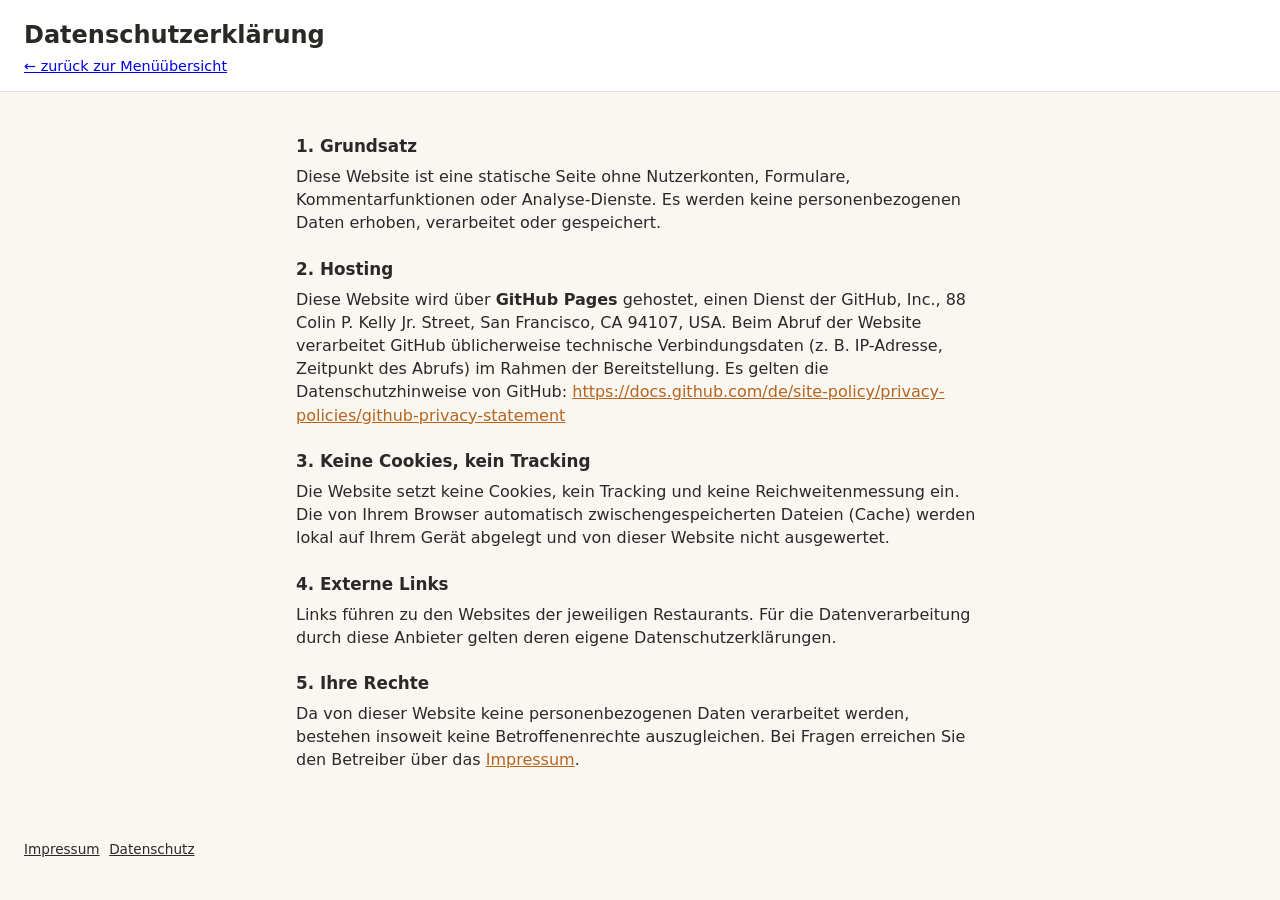
==== web/datenschutz.html @ 3b697a83 "feature: add necessary files for deployment" ====
<!doctype html>
<html lang="de">
  <head>
    <meta charset="utf-8">
    <meta name="viewport" content="width=device-width, initial-scale=1">
    <meta name="color-scheme" content="light">
    <title>Datenschutzerklärung — Mahlzeit</title>
    <link rel="stylesheet" href="style.css">
  </head>
  <body>
    <header class="site-header">
      <h1>Datenschutzerklärung</h1>
      <p class="freshness"><a href="index.html">← zurück zur Menüübersicht</a></p>
    </header>
    <main class="legal">
      <h2>1. Grundsatz</h2>
      <p>
        Diese Website ist eine statische Seite ohne Nutzerkonten, Formulare,
        Kommentarfunktionen oder Analyse-Dienste. Es werden keine
        personenbezogenen Daten erhoben, verarbeitet oder gespeichert.
      </p>

      <h2>2. Hosting</h2>
      <p>
        Diese Website wird über <strong>GitHub Pages</strong> gehostet, einen
        Dienst der GitHub, Inc., 88 Colin P. Kelly Jr. Street, San Francisco,
        CA 94107, USA. Beim Abruf der Website verarbeitet GitHub
        üblicherweise technische Verbindungsdaten (z.&nbsp;B. IP-Adresse,
        Zeitpunkt des Abrufs) im Rahmen der Bereitstellung. Es gelten die
        Datenschutzhinweise von GitHub:
        <a href="https://docs.github.com/de/site-policy/privacy-policies/github-privacy-statement"
           rel="noopener noreferrer">https://docs.github.com/de/site-policy/privacy-policies/github-privacy-statement</a>
      </p>

      <h2>3. Keine Cookies, kein Tracking</h2>
      <p>
        Die Website setzt keine Cookies, kein Tracking und keine
        Reichweitenmessung ein. Die von Ihrem Browser automatisch
        zwischengespeicherten Dateien (Cache) werden lokal auf Ihrem Gerät
        abgelegt und von dieser Website nicht ausgewertet.
      </p>

      <h2>4. Externe Links</h2>
      <p>
        Links führen zu den Websites der jeweiligen Restaurants. Für die
        Datenverarbeitung durch diese Anbieter gelten deren eigene
        Datenschutzerklärungen.
      </p>

      <h2>5. Ihre Rechte</h2>
      <p>
        Da von dieser Website keine personenbezogenen Daten verarbeitet werden,
        bestehen insoweit keine Betroffenenrechte auszugleichen. Bei Fragen
        erreichen Sie den Betreiber über das <a href="impressum.html">Impressum</a>.
      </p>
    </main>
    <footer class="site-footer">
      <nav class="footer-links" aria-label="Rechtliches">
        <a href="impressum.html">Impressum</a>
        <a href="datenschutz.html">Datenschutz</a>
      </nav>
    </footer>
  </body>
</html>
---- web/style.css ----
:root {
  --bg: #faf7f2;
  --fg: #2b2926;
  --muted: #76736b;
  --accent: #b5651d;
  --accent-soft: #f3e3d3;
  --today-bg: #fdf6e3;
  --today-border: #ecd9a8;
  --card: #ffffff;
  --border: #e3ded5;
  --danger-bg: #fdecea;
  --danger-fg: #8a1f1f;
  --danger-border: #f3c1bc;
  --vegan-bg: #e4f3e0;
  --vegan-fg: #2e6b28;
  --expired: #a09c94;
}

* {
  box-sizing: border-box;
}

body {
  margin: 0;
  font-family: system-ui, -apple-system, "Segoe UI", Roboto, "Helvetica Neue", sans-serif;
  background: var(--bg);
  color: var(--fg);
  line-height: 1.45;
}

.site-header {
  position: sticky;
  top: 0;
  z-index: 10;
  padding: 1.1rem 1.5rem 0.9rem;
  border-bottom: 1px solid var(--border);
  background: var(--card);
}

.site-header h1 {
  margin: 0 0 0.2rem;
  font-size: 1.5rem;
}

.freshness {
  margin: 0;
  color: var(--muted);
  font-size: 0.9rem;
}

.stale {
  margin: 0.6rem 0 0.2rem;
  padding: 0.6rem 0.8rem;
  border: 1px solid var(--danger-border);
  border-radius: 0.5rem;
  background: var(--danger-bg);
  color: var(--danger-fg);
}

.hidden {
  display: none;
}

.controls {
  margin: 0.6rem 0 0;
}

.filter {
  display: inline-flex;
  align-items: center;
  gap: 0.4rem;
  cursor: pointer;
  user-select: none;
}

.filter input {
  accent-color: var(--accent);
  width: 1.1rem;
  height: 1.1rem;
}

.week-nav {
  display: flex;
  flex-wrap: wrap;
  align-items: center;
  gap: 0.4rem;
  margin-top: 0.6rem;
}

.week-nav button {
  font: inherit;
  padding: 0.35rem 0.75rem;
  border: 1px solid var(--border);
  border-radius: 999px;
  background: var(--card);
  color: var(--fg);
  cursor: pointer;
}

.week-nav button:hover {
  border-color: var(--accent);
}

.week-nav button.active {
  background: var(--accent);
  border-color: var(--accent);
  color: #fff;
}

.week-nav button.expired:not(.active) {
  color: var(--expired);
}

.week-nav button.today-btn {
  border-style: dashed;
}

.columns {
  display: grid;
  grid-template-columns: repeat(auto-fit, minmax(min(320px, 100%), 1fr));
  gap: 1rem;
  padding: 1.25rem 1.5rem;
  align-items: start;
}

.restaurant {
  background: var(--card);
  border: 1px solid var(--border);
  border-radius: 0.75rem;
  padding: 1rem 1rem 0.4rem;
}

.restaurant.expired {
  opacity: 0.62;
}

.restaurant-name {
  margin: 0 0 0.2rem;
  font-size: 1.1rem;
}

.restaurant-name a {
  color: var(--fg);
  text-decoration: none;
}

.restaurant-name a:hover {
  text-decoration: underline;
}

.restaurant-meta {
  display: flex;
  flex-wrap: wrap;
  gap: 0.5rem;
  margin: 0 0 0.5rem;
  color: var(--muted);
  font-size: 0.85rem;
}

.restaurant-meta .expired-note {
  color: var(--danger-fg);
}

.day {
  padding: 0.6rem 0;
  border-top: 1px solid var(--border);
}

.day:first-of-type {
  border-top: none;
}

.day.today {
  margin: 0.2rem 0 0.4rem;
  padding: 0.6rem;
  border: 1px solid var(--today-border);
  border-radius: 0.5rem;
  background: var(--today-bg);
}

.day-head {
  display: flex;
  justify-content: space-between;
  align-items: baseline;
}

.weekday {
  font-weight: 600;
}

.date {
  color: var(--muted);
  font-size: 0.85rem;
}

.meals {
  list-style: none;
  margin: 0.3rem 0 0;
  padding: 0;
}

.meal {
  padding: 0.3rem 0;
}

.meal + .meal {
  border-top: 1px dashed var(--border);
}

.meal-name {
  display: block;
}

.meal-tags {
  margin-left: 0.3rem;
}

.badge {
  display: inline-block;
  margin-left: 0.2rem;
  padding: 0.08rem 0.4rem;
  border-radius: 999px;
  font-size: 0.68rem;
  font-weight: 600;
  text-transform: uppercase;
  letter-spacing: 0.04em;
}

.badge.vegan {
  background: var(--vegan-bg);
  color: var(--vegan-fg);
}

.badge.sonderessen {
  background: var(--danger-bg);
  color: var(--danger-fg);
}

.meal-price {
  display: block;
  margin-top: 0.1rem;
  font-size: 0.85rem;
}

.meal-allergens {
  display: block;
  color: var(--muted);
  font-size: 0.75rem;
}

.meal-none {
  color: var(--muted);
  font-style: italic;
}

.empty-state,
.error-state {
  margin: 0;
  padding: 2rem 1.5rem;
  color: var(--muted);
}

.legal {
  max-width: 46rem;
  margin: 0 auto;
  padding: 1.25rem 1.5rem 2rem;
}

.legal h2 {
  margin: 1.4rem 0 0.4rem;
  font-size: 1.05rem;
}

.legal p {
  margin: 0.3rem 0 0.8rem;
}

.legal a {
  color: var(--accent);
}

.site-footer {
  padding: 1rem 1.5rem 2rem;
  color: var(--muted);
  font-size: 0.85rem;
}

.footer-links {
  display: flex;
  flex-wrap: wrap;
  gap: 0.6rem;
  margin-top: 0.5rem;
}

.footer-links a {
  color: var(--fg);
}

@media (max-width: 640px) {
  .site-header {
    position: static;
    padding: 1rem 1rem 0.8rem;
  }

  .columns {
    padding: 1rem;
  }
}
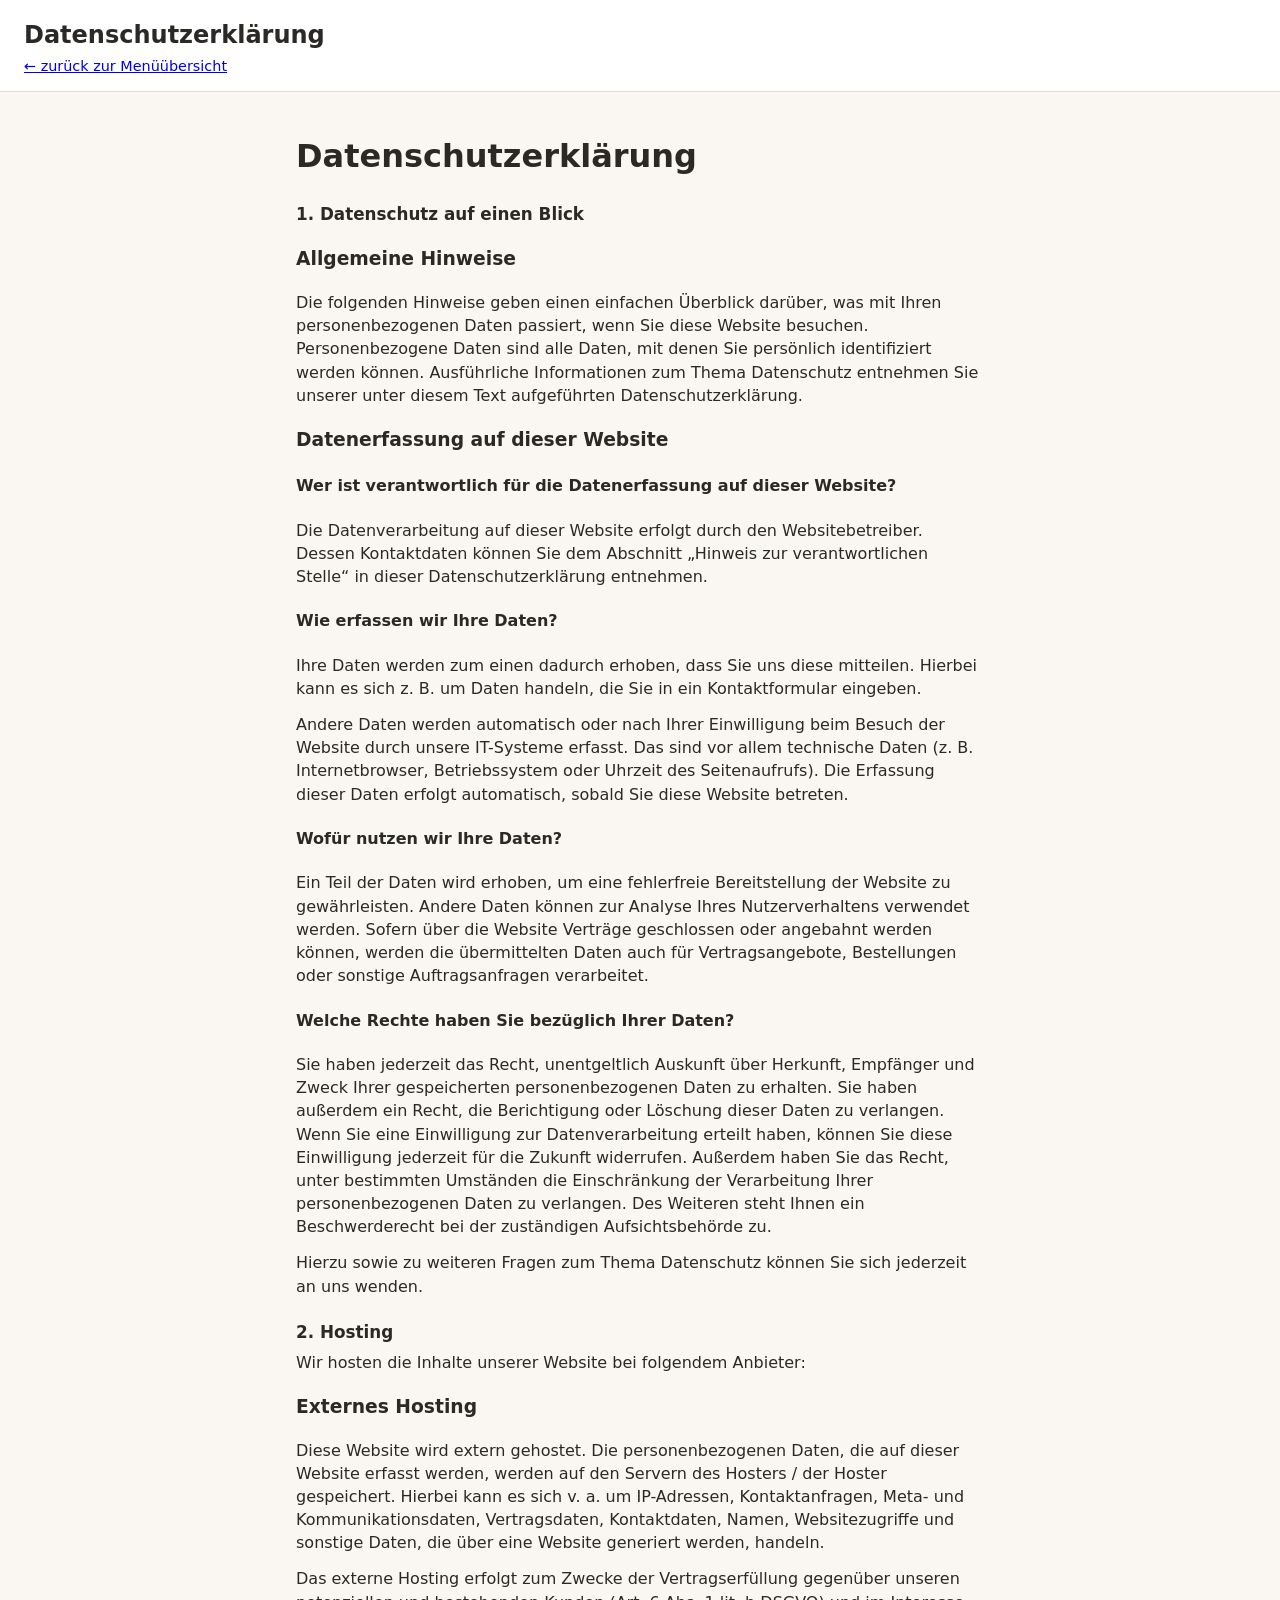
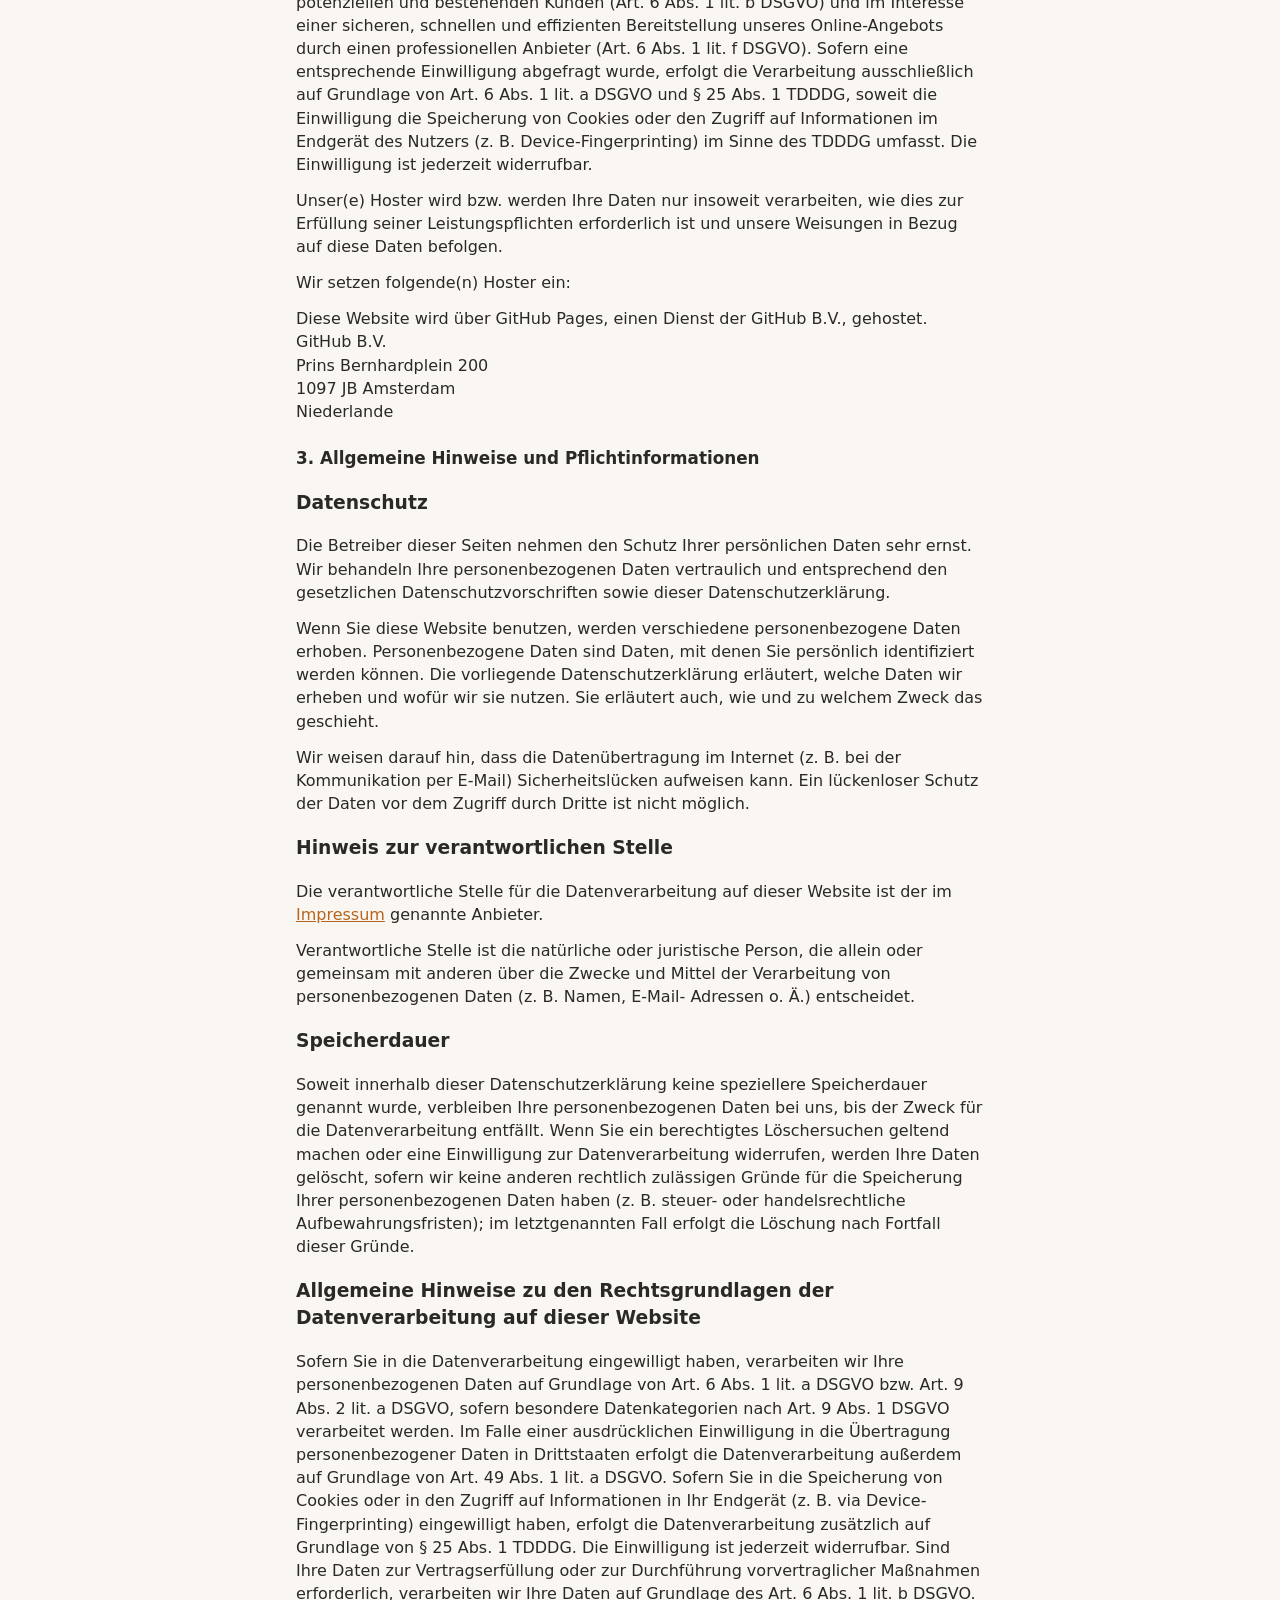
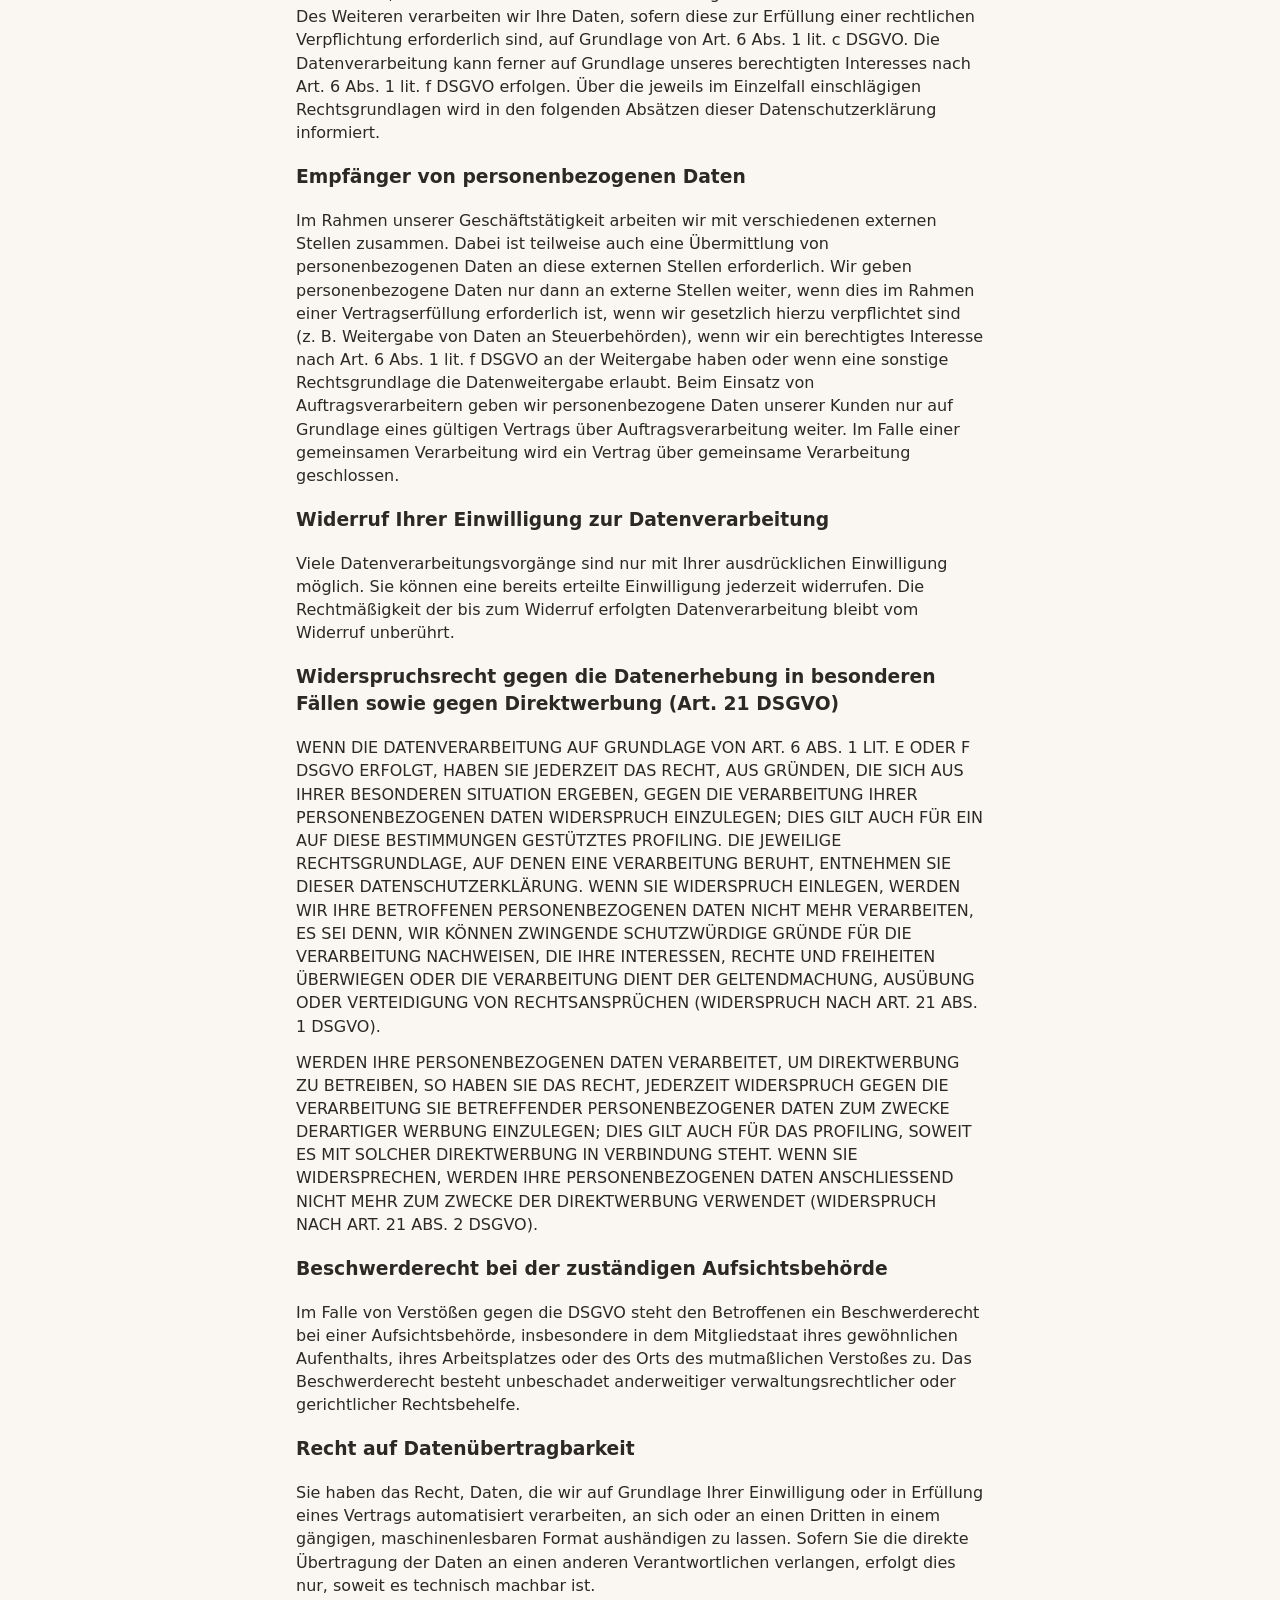
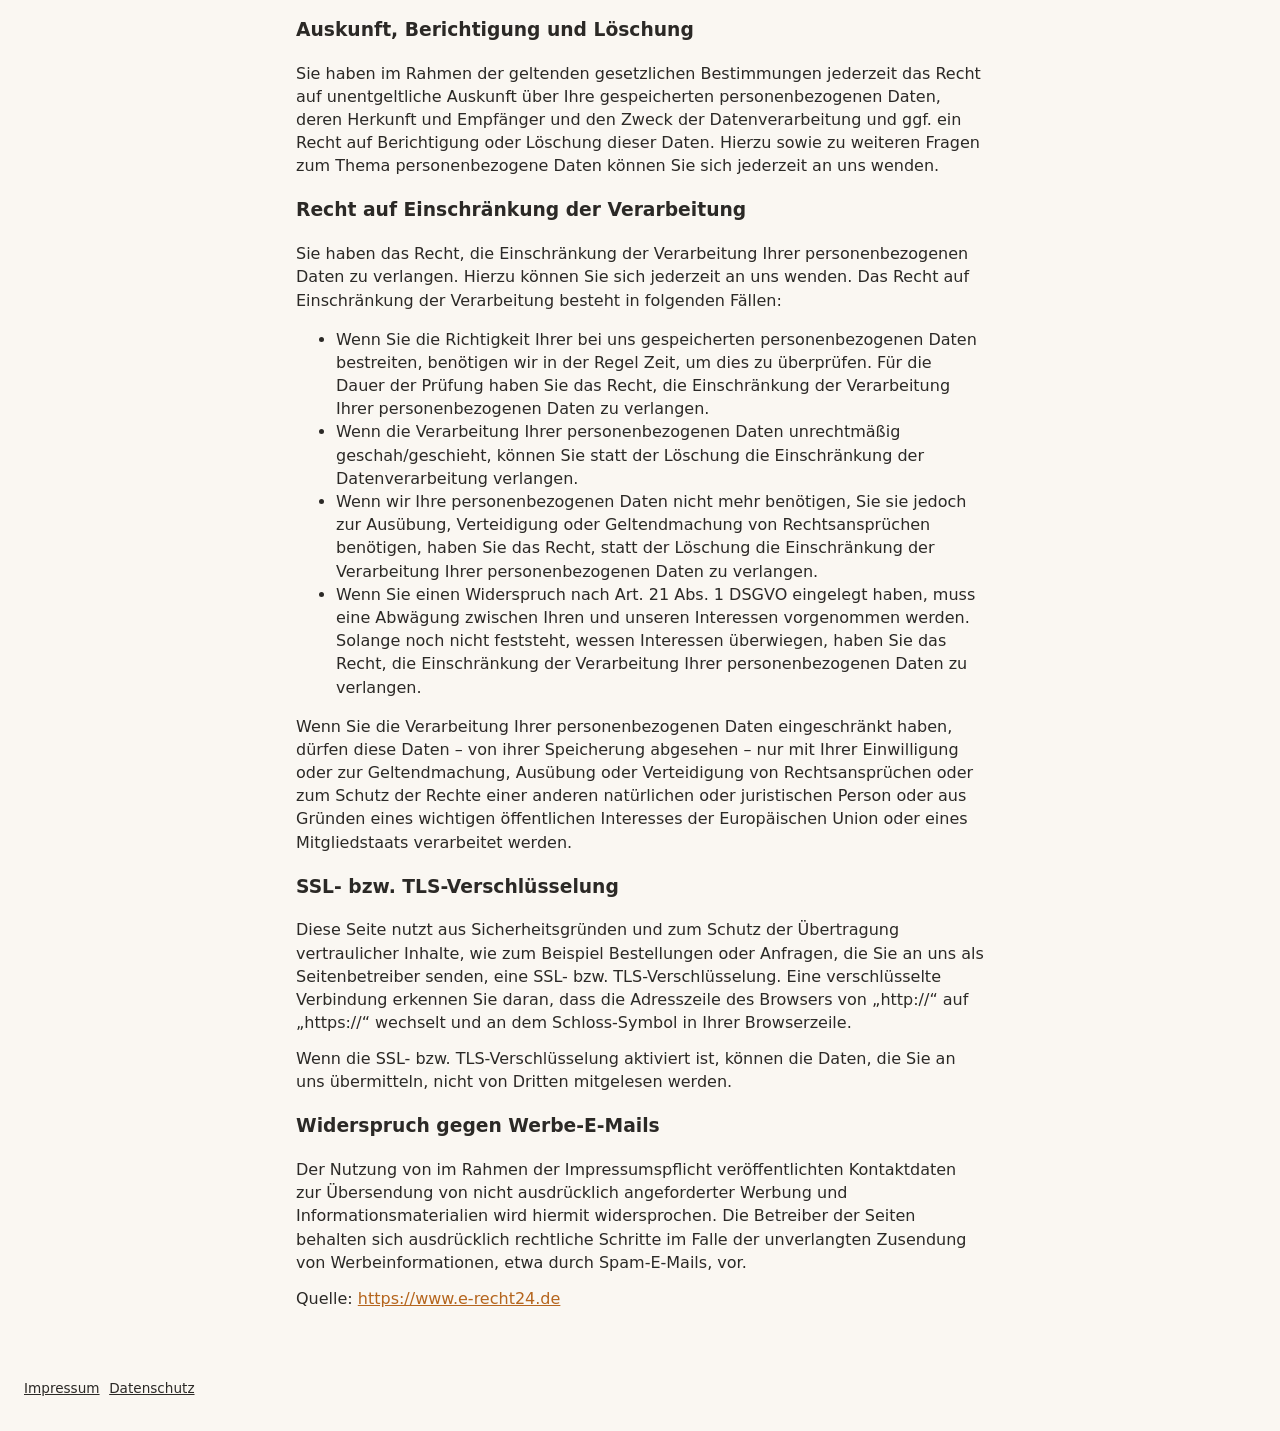
==== commit 1e27e681: "chore: update privacy policy" ====
--- a/web/datenschutz.html
+++ b/web/datenschutz.html
@@ -1,57 +1,345 @@
 <!doctype html>
 <html lang="de">
   <head>
-    <meta charset="utf-8">
-    <meta name="viewport" content="width=device-width, initial-scale=1">
-    <meta name="color-scheme" content="light">
+    <meta charset="utf-8" />
+    <meta name="viewport" content="width=device-width, initial-scale=1" />
+    <meta name="color-scheme" content="light" />
     <title>Datenschutzerklärung — Mahlzeit</title>
-    <link rel="stylesheet" href="style.css">
+    <link rel="stylesheet" href="style.css" />
   </head>
   <body>
     <header class="site-header">
       <h1>Datenschutzerklärung</h1>
-      <p class="freshness"><a href="index.html">← zurück zur Menüübersicht</a></p>
+      <p class="freshness">
+        <a href="index.html">← zurück zur Menüübersicht</a>
+      </p>
     </header>
     <main class="legal">
-      <h2>1. Grundsatz</h2>
-      <p>
-        Diese Website ist eine statische Seite ohne Nutzerkonten, Formulare,
-        Kommentarfunktionen oder Analyse-Dienste. Es werden keine
-        personenbezogenen Daten erhoben, verarbeitet oder gespeichert.
-      </p>
-
+      <h1>Datenschutz&shy;erkl&auml;rung</h1>
+      <h2>1. Datenschutz auf einen Blick</h2>
+      <h3>Allgemeine Hinweise</h3>
+      <p>
+        Die folgenden Hinweise geben einen einfachen &Uuml;berblick
+        dar&uuml;ber, was mit Ihren personenbezogenen Daten passiert, wenn Sie
+        diese Website besuchen. Personenbezogene Daten sind alle Daten, mit
+        denen Sie pers&ouml;nlich identifiziert werden k&ouml;nnen.
+        Ausf&uuml;hrliche Informationen zum Thema Datenschutz entnehmen Sie
+        unserer unter diesem Text aufgef&uuml;hrten Datenschutzerkl&auml;rung.
+      </p>
+      <h3>Datenerfassung auf dieser Website</h3>
+      <h4>
+        Wer ist verantwortlich f&uuml;r die Datenerfassung auf dieser Website?
+      </h4>
+      <p>
+        Die Datenverarbeitung auf dieser Website erfolgt durch den
+        Websitebetreiber. Dessen Kontaktdaten k&ouml;nnen Sie dem Abschnitt
+        &bdquo;Hinweis zur verantwortlichen Stelle&ldquo; in dieser
+        Datenschutzerkl&auml;rung entnehmen.
+      </p>
+      <h4>Wie erfassen wir Ihre Daten?</h4>
+      <p>
+        Ihre Daten werden zum einen dadurch erhoben, dass Sie uns diese
+        mitteilen. Hierbei kann es sich z.&nbsp;B. um Daten handeln, die Sie in
+        ein Kontaktformular eingeben.
+      </p>
+      <p>
+        Andere Daten werden automatisch oder nach Ihrer Einwilligung beim Besuch
+        der Website durch unsere IT-Systeme erfasst. Das sind vor allem
+        technische Daten (z.&nbsp;B. Internetbrowser, Betriebssystem oder
+        Uhrzeit des Seitenaufrufs). Die Erfassung dieser Daten erfolgt
+        automatisch, sobald Sie diese Website betreten.
+      </p>
+      <h4>Wof&uuml;r nutzen wir Ihre Daten?</h4>
+      <p>
+        Ein Teil der Daten wird erhoben, um eine fehlerfreie Bereitstellung der
+        Website zu gew&auml;hrleisten. Andere Daten k&ouml;nnen zur Analyse
+        Ihres Nutzerverhaltens verwendet werden. Sofern &uuml;ber die Website
+        Vertr&auml;ge geschlossen oder angebahnt werden k&ouml;nnen, werden die
+        &uuml;bermittelten Daten auch f&uuml;r Vertragsangebote, Bestellungen
+        oder sonstige Auftragsanfragen verarbeitet.
+      </p>
+      <h4>Welche Rechte haben Sie bez&uuml;glich Ihrer Daten?</h4>
+      <p>
+        Sie haben jederzeit das Recht, unentgeltlich Auskunft &uuml;ber
+        Herkunft, Empf&auml;nger und Zweck Ihrer gespeicherten personenbezogenen
+        Daten zu erhalten. Sie haben au&szlig;erdem ein Recht, die Berichtigung
+        oder L&ouml;schung dieser Daten zu verlangen. Wenn Sie eine Einwilligung
+        zur Datenverarbeitung erteilt haben, k&ouml;nnen Sie diese Einwilligung
+        jederzeit f&uuml;r die Zukunft widerrufen. Au&szlig;erdem haben Sie das
+        Recht, unter bestimmten Umst&auml;nden die Einschr&auml;nkung der
+        Verarbeitung Ihrer personenbezogenen Daten zu verlangen. Des Weiteren
+        steht Ihnen ein Beschwerderecht bei der zust&auml;ndigen
+        Aufsichtsbeh&ouml;rde zu.
+      </p>
+      <p>
+        Hierzu sowie zu weiteren Fragen zum Thema Datenschutz k&ouml;nnen Sie
+        sich jederzeit an uns wenden.
+      </p>
       <h2>2. Hosting</h2>
-      <p>
-        Diese Website wird über <strong>GitHub Pages</strong> gehostet, einen
-        Dienst der GitHub, Inc., 88 Colin P. Kelly Jr. Street, San Francisco,
-        CA 94107, USA. Beim Abruf der Website verarbeitet GitHub
-        üblicherweise technische Verbindungsdaten (z.&nbsp;B. IP-Adresse,
-        Zeitpunkt des Abrufs) im Rahmen der Bereitstellung. Es gelten die
-        Datenschutzhinweise von GitHub:
-        <a href="https://docs.github.com/de/site-policy/privacy-policies/github-privacy-statement"
-           rel="noopener noreferrer">https://docs.github.com/de/site-policy/privacy-policies/github-privacy-statement</a>
-      </p>
-
-      <h2>3. Keine Cookies, kein Tracking</h2>
-      <p>
-        Die Website setzt keine Cookies, kein Tracking und keine
-        Reichweitenmessung ein. Die von Ihrem Browser automatisch
-        zwischengespeicherten Dateien (Cache) werden lokal auf Ihrem Gerät
-        abgelegt und von dieser Website nicht ausgewertet.
-      </p>
-
-      <h2>4. Externe Links</h2>
-      <p>
-        Links führen zu den Websites der jeweiligen Restaurants. Für die
-        Datenverarbeitung durch diese Anbieter gelten deren eigene
-        Datenschutzerklärungen.
-      </p>
-
-      <h2>5. Ihre Rechte</h2>
-      <p>
-        Da von dieser Website keine personenbezogenen Daten verarbeitet werden,
-        bestehen insoweit keine Betroffenenrechte auszugleichen. Bei Fragen
-        erreichen Sie den Betreiber über das <a href="impressum.html">Impressum</a>.
+      <p>Wir hosten die Inhalte unserer Website bei folgendem Anbieter:</p>
+      <h3>Externes Hosting</h3>
+      <p>
+        Diese Website wird extern gehostet. Die personenbezogenen Daten, die auf
+        dieser Website erfasst werden, werden auf den Servern des Hosters / der
+        Hoster gespeichert. Hierbei kann es sich v.&nbsp;a. um IP-Adressen,
+        Kontaktanfragen, Meta- und Kommunikationsdaten, Vertragsdaten,
+        Kontaktdaten, Namen, Websitezugriffe und sonstige Daten, die &uuml;ber
+        eine Website generiert werden, handeln.
+      </p>
+      <p>
+        Das externe Hosting erfolgt zum Zwecke der Vertragserf&uuml;llung
+        gegen&uuml;ber unseren potenziellen und bestehenden Kunden (Art. 6 Abs.
+        1 lit. b DSGVO) und im Interesse einer sicheren, schnellen und
+        effizienten Bereitstellung unseres Online-Angebots durch einen
+        professionellen Anbieter (Art. 6 Abs. 1 lit. f DSGVO). Sofern eine
+        entsprechende Einwilligung abgefragt wurde, erfolgt die Verarbeitung
+        ausschlie&szlig;lich auf Grundlage von Art. 6 Abs. 1 lit. a DSGVO und
+        &sect; 25 Abs. 1 TDDDG, soweit die Einwilligung die Speicherung von
+        Cookies oder den Zugriff auf Informationen im Endger&auml;t des Nutzers
+        (z.&nbsp;B. Device-Fingerprinting) im Sinne des TDDDG umfasst. Die
+        Einwilligung ist jederzeit widerrufbar.
+      </p>
+      <p>
+        Unser(e) Hoster wird bzw. werden Ihre Daten nur insoweit verarbeiten,
+        wie dies zur Erf&uuml;llung seiner Leistungspflichten erforderlich ist
+        und unsere Weisungen in Bezug auf diese Daten befolgen.
+      </p>
+      <p>Wir setzen folgende(n) Hoster ein:</p>
+      <p>
+        Diese Website wird &uuml;ber GitHub Pages, einen Dienst der GitHub B.V.,
+        gehostet.<br />
+        GitHub B.V.<br />
+        Prins Bernhardplein 200<br />
+        1097 JB Amsterdam<br />
+        Niederlande
+      </p>
+      <h2>3. Allgemeine Hinweise und Pflicht&shy;informationen</h2>
+      <h3>Datenschutz</h3>
+      <p>
+        Die Betreiber dieser Seiten nehmen den Schutz Ihrer pers&ouml;nlichen
+        Daten sehr ernst. Wir behandeln Ihre personenbezogenen Daten vertraulich
+        und entsprechend den gesetzlichen Datenschutzvorschriften sowie dieser
+        Datenschutzerkl&auml;rung.
+      </p>
+      <p>
+        Wenn Sie diese Website benutzen, werden verschiedene personenbezogene
+        Daten erhoben. Personenbezogene Daten sind Daten, mit denen Sie
+        pers&ouml;nlich identifiziert werden k&ouml;nnen. Die vorliegende
+        Datenschutzerkl&auml;rung erl&auml;utert, welche Daten wir erheben und
+        wof&uuml;r wir sie nutzen. Sie erl&auml;utert auch, wie und zu welchem
+        Zweck das geschieht.
+      </p>
+      <p>
+        Wir weisen darauf hin, dass die Daten&uuml;bertragung im Internet
+        (z.&nbsp;B. bei der Kommunikation per E-Mail) Sicherheitsl&uuml;cken
+        aufweisen kann. Ein l&uuml;ckenloser Schutz der Daten vor dem Zugriff
+        durch Dritte ist nicht m&ouml;glich.
+      </p>
+      <h3>Hinweis zur verantwortlichen Stelle</h3>
+      <p>
+        Die verantwortliche Stelle f&uuml;r die Datenverarbeitung auf dieser
+        Website ist der im <a href="impressum.html">Impressum</a> genannte Anbieter.
+      </p>
+      <p>
+        Verantwortliche Stelle ist die nat&uuml;rliche oder juristische Person,
+        die allein oder gemeinsam mit anderen &uuml;ber die Zwecke und Mittel
+        der Verarbeitung von personenbezogenen Daten (z.&nbsp;B. Namen, E-Mail-
+        Adressen o. &Auml;.) entscheidet.
+      </p>
+      <h3>Speicherdauer</h3>
+      <p>
+        Soweit innerhalb dieser Datenschutzerkl&auml;rung keine speziellere
+        Speicherdauer genannt wurde, verbleiben Ihre personenbezogenen Daten bei
+        uns, bis der Zweck f&uuml;r die Datenverarbeitung entf&auml;llt. Wenn
+        Sie ein berechtigtes L&ouml;schersuchen geltend machen oder eine
+        Einwilligung zur Datenverarbeitung widerrufen, werden Ihre Daten
+        gel&ouml;scht, sofern wir keine anderen rechtlich zul&auml;ssigen
+        Gr&uuml;nde f&uuml;r die Speicherung Ihrer personenbezogenen Daten haben
+        (z.&nbsp;B. steuer- oder handelsrechtliche Aufbewahrungsfristen); im
+        letztgenannten Fall erfolgt die L&ouml;schung nach Fortfall dieser
+        Gr&uuml;nde.
+      </p>
+      <h3>
+        Allgemeine Hinweise zu den Rechtsgrundlagen der Datenverarbeitung auf
+        dieser Website
+      </h3>
+      <p>
+        Sofern Sie in die Datenverarbeitung eingewilligt haben, verarbeiten wir
+        Ihre personenbezogenen Daten auf Grundlage von Art. 6 Abs. 1 lit. a
+        DSGVO bzw. Art. 9 Abs. 2 lit. a DSGVO, sofern besondere Datenkategorien
+        nach Art. 9 Abs. 1 DSGVO verarbeitet werden. Im Falle einer
+        ausdr&uuml;cklichen Einwilligung in die &Uuml;bertragung
+        personenbezogener Daten in Drittstaaten erfolgt die Datenverarbeitung
+        au&szlig;erdem auf Grundlage von Art. 49 Abs. 1 lit. a DSGVO. Sofern Sie
+        in die Speicherung von Cookies oder in den Zugriff auf Informationen in
+        Ihr Endger&auml;t (z.&nbsp;B. via Device-Fingerprinting) eingewilligt
+        haben, erfolgt die Datenverarbeitung zus&auml;tzlich auf Grundlage von
+        &sect; 25 Abs. 1 TDDDG. Die Einwilligung ist jederzeit widerrufbar. Sind
+        Ihre Daten zur Vertragserf&uuml;llung oder zur Durchf&uuml;hrung
+        vorvertraglicher Ma&szlig;nahmen erforderlich, verarbeiten wir Ihre
+        Daten auf Grundlage des Art. 6 Abs. 1 lit. b DSGVO. Des Weiteren
+        verarbeiten wir Ihre Daten, sofern diese zur Erf&uuml;llung einer
+        rechtlichen Verpflichtung erforderlich sind, auf Grundlage von Art. 6
+        Abs. 1 lit. c DSGVO. Die Datenverarbeitung kann ferner auf Grundlage
+        unseres berechtigten Interesses nach Art. 6 Abs. 1 lit. f DSGVO
+        erfolgen. &Uuml;ber die jeweils im Einzelfall einschl&auml;gigen
+        Rechtsgrundlagen wird in den folgenden Abs&auml;tzen dieser
+        Datenschutzerkl&auml;rung informiert.
+      </p>
+      <h3>Empf&auml;nger von personenbezogenen Daten</h3>
+      <p>
+        Im Rahmen unserer Gesch&auml;ftst&auml;tigkeit arbeiten wir mit
+        verschiedenen externen Stellen zusammen. Dabei ist teilweise auch eine
+        &Uuml;bermittlung von personenbezogenen Daten an diese externen Stellen
+        erforderlich. Wir geben personenbezogene Daten nur dann an externe
+        Stellen weiter, wenn dies im Rahmen einer Vertragserf&uuml;llung
+        erforderlich ist, wenn wir gesetzlich hierzu verpflichtet sind
+        (z.&nbsp;B. Weitergabe von Daten an Steuerbeh&ouml;rden), wenn wir ein
+        berechtigtes Interesse nach Art. 6 Abs. 1 lit. f DSGVO an der Weitergabe
+        haben oder wenn eine sonstige Rechtsgrundlage die Datenweitergabe
+        erlaubt. Beim Einsatz von Auftragsverarbeitern geben wir
+        personenbezogene Daten unserer Kunden nur auf Grundlage eines
+        g&uuml;ltigen Vertrags &uuml;ber Auftragsverarbeitung weiter. Im Falle
+        einer gemeinsamen Verarbeitung wird ein Vertrag &uuml;ber gemeinsame
+        Verarbeitung geschlossen.
+      </p>
+      <h3>Widerruf Ihrer Einwilligung zur Datenverarbeitung</h3>
+      <p>
+        Viele Datenverarbeitungsvorg&auml;nge sind nur mit Ihrer
+        ausdr&uuml;cklichen Einwilligung m&ouml;glich. Sie k&ouml;nnen eine
+        bereits erteilte Einwilligung jederzeit widerrufen. Die
+        Rechtm&auml;&szlig;igkeit der bis zum Widerruf erfolgten
+        Datenverarbeitung bleibt vom Widerruf unber&uuml;hrt.
+      </p>
+      <h3>
+        Widerspruchsrecht gegen die Datenerhebung in besonderen F&auml;llen
+        sowie gegen Direktwerbung (Art. 21 DSGVO)
+      </h3>
+      <p>
+        WENN DIE DATENVERARBEITUNG AUF GRUNDLAGE VON ART. 6 ABS. 1 LIT. E ODER F
+        DSGVO ERFOLGT, HABEN SIE JEDERZEIT DAS RECHT, AUS GR&Uuml;NDEN, DIE SICH
+        AUS IHRER BESONDEREN SITUATION ERGEBEN, GEGEN DIE VERARBEITUNG IHRER
+        PERSONENBEZOGENEN DATEN WIDERSPRUCH EINZULEGEN; DIES GILT AUCH F&Uuml;R
+        EIN AUF DIESE BESTIMMUNGEN GEST&Uuml;TZTES PROFILING. DIE JEWEILIGE
+        RECHTSGRUNDLAGE, AUF DENEN EINE VERARBEITUNG BERUHT, ENTNEHMEN SIE
+        DIESER DATENSCHUTZERKL&Auml;RUNG. WENN SIE WIDERSPRUCH EINLEGEN, WERDEN
+        WIR IHRE BETROFFENEN PERSONENBEZOGENEN DATEN NICHT MEHR VERARBEITEN, ES
+        SEI DENN, WIR K&Ouml;NNEN ZWINGENDE SCHUTZW&Uuml;RDIGE GR&Uuml;NDE
+        F&Uuml;R DIE VERARBEITUNG NACHWEISEN, DIE IHRE INTERESSEN, RECHTE UND
+        FREIHEITEN &Uuml;BERWIEGEN ODER DIE VERARBEITUNG DIENT DER
+        GELTENDMACHUNG, AUS&Uuml;BUNG ODER VERTEIDIGUNG VON
+        RECHTSANSPR&Uuml;CHEN (WIDERSPRUCH NACH ART. 21 ABS. 1 DSGVO).
+      </p>
+      <p>
+        WERDEN IHRE PERSONENBEZOGENEN DATEN VERARBEITET, UM DIREKTWERBUNG ZU
+        BETREIBEN, SO HABEN SIE DAS RECHT, JEDERZEIT WIDERSPRUCH GEGEN DIE
+        VERARBEITUNG SIE BETREFFENDER PERSONENBEZOGENER DATEN ZUM ZWECKE
+        DERARTIGER WERBUNG EINZULEGEN; DIES GILT AUCH F&Uuml;R DAS PROFILING,
+        SOWEIT ES MIT SOLCHER DIREKTWERBUNG IN VERBINDUNG STEHT. WENN SIE
+        WIDERSPRECHEN, WERDEN IHRE PERSONENBEZOGENEN DATEN ANSCHLIESSEND NICHT
+        MEHR ZUM ZWECKE DER DIREKTWERBUNG VERWENDET (WIDERSPRUCH NACH ART. 21
+        ABS. 2 DSGVO).
+      </p>
+      <h3>
+        Beschwerde&shy;recht bei der zust&auml;ndigen Aufsichts&shy;beh&ouml;rde
+      </h3>
+      <p>
+        Im Falle von Verst&ouml;&szlig;en gegen die DSGVO steht den Betroffenen
+        ein Beschwerderecht bei einer Aufsichtsbeh&ouml;rde, insbesondere in dem
+        Mitgliedstaat ihres gew&ouml;hnlichen Aufenthalts, ihres Arbeitsplatzes
+        oder des Orts des mutma&szlig;lichen Versto&szlig;es zu. Das
+        Beschwerderecht besteht unbeschadet anderweitiger verwaltungsrechtlicher
+        oder gerichtlicher Rechtsbehelfe.
+      </p>
+      <h3>Recht auf Daten&shy;&uuml;bertrag&shy;barkeit</h3>
+      <p>
+        Sie haben das Recht, Daten, die wir auf Grundlage Ihrer Einwilligung
+        oder in Erf&uuml;llung eines Vertrags automatisiert verarbeiten, an sich
+        oder an einen Dritten in einem g&auml;ngigen, maschinenlesbaren Format
+        aush&auml;ndigen zu lassen. Sofern Sie die direkte &Uuml;bertragung der
+        Daten an einen anderen Verantwortlichen verlangen, erfolgt dies nur,
+        soweit es technisch machbar ist.
+      </p>
+      <h3>Auskunft, Berichtigung und L&ouml;schung</h3>
+      <p>
+        Sie haben im Rahmen der geltenden gesetzlichen Bestimmungen jederzeit
+        das Recht auf unentgeltliche Auskunft &uuml;ber Ihre gespeicherten
+        personenbezogenen Daten, deren Herkunft und Empf&auml;nger und den Zweck
+        der Datenverarbeitung und ggf. ein Recht auf Berichtigung oder
+        L&ouml;schung dieser Daten. Hierzu sowie zu weiteren Fragen zum Thema
+        personenbezogene Daten k&ouml;nnen Sie sich jederzeit an uns wenden.
+      </p>
+      <h3>Recht auf Einschr&auml;nkung der Verarbeitung</h3>
+      <p>
+        Sie haben das Recht, die Einschr&auml;nkung der Verarbeitung Ihrer
+        personenbezogenen Daten zu verlangen. Hierzu k&ouml;nnen Sie sich
+        jederzeit an uns wenden. Das Recht auf Einschr&auml;nkung der
+        Verarbeitung besteht in folgenden F&auml;llen:
+      </p>
+      <ul>
+        <li>
+          Wenn Sie die Richtigkeit Ihrer bei uns gespeicherten personenbezogenen
+          Daten bestreiten, ben&ouml;tigen wir in der Regel Zeit, um dies zu
+          &uuml;berpr&uuml;fen. F&uuml;r die Dauer der Pr&uuml;fung haben Sie
+          das Recht, die Einschr&auml;nkung der Verarbeitung Ihrer
+          personenbezogenen Daten zu verlangen.
+        </li>
+        <li>
+          Wenn die Verarbeitung Ihrer personenbezogenen Daten
+          unrechtm&auml;&szlig;ig geschah/geschieht, k&ouml;nnen Sie statt der
+          L&ouml;schung die Einschr&auml;nkung der Datenverarbeitung verlangen.
+        </li>
+        <li>
+          Wenn wir Ihre personenbezogenen Daten nicht mehr ben&ouml;tigen, Sie
+          sie jedoch zur Aus&uuml;bung, Verteidigung oder Geltendmachung von
+          Rechtsanspr&uuml;chen ben&ouml;tigen, haben Sie das Recht, statt der
+          L&ouml;schung die Einschr&auml;nkung der Verarbeitung Ihrer
+          personenbezogenen Daten zu verlangen.
+        </li>
+        <li>
+          Wenn Sie einen Widerspruch nach Art. 21 Abs. 1 DSGVO eingelegt haben,
+          muss eine Abw&auml;gung zwischen Ihren und unseren Interessen
+          vorgenommen werden. Solange noch nicht feststeht, wessen Interessen
+          &uuml;berwiegen, haben Sie das Recht, die Einschr&auml;nkung der
+          Verarbeitung Ihrer personenbezogenen Daten zu verlangen.
+        </li>
+      </ul>
+      <p>
+        Wenn Sie die Verarbeitung Ihrer personenbezogenen Daten
+        eingeschr&auml;nkt haben, d&uuml;rfen diese Daten &ndash; von ihrer
+        Speicherung abgesehen &ndash; nur mit Ihrer Einwilligung oder zur
+        Geltendmachung, Aus&uuml;bung oder Verteidigung von
+        Rechtsanspr&uuml;chen oder zum Schutz der Rechte einer anderen
+        nat&uuml;rlichen oder juristischen Person oder aus Gr&uuml;nden eines
+        wichtigen &ouml;ffentlichen Interesses der Europ&auml;ischen Union oder
+        eines Mitgliedstaats verarbeitet werden.
+      </p>
+      <h3>SSL- bzw. TLS-Verschl&uuml;sselung</h3>
+      <p>
+        Diese Seite nutzt aus Sicherheitsgr&uuml;nden und zum Schutz der
+        &Uuml;bertragung vertraulicher Inhalte, wie zum Beispiel Bestellungen
+        oder Anfragen, die Sie an uns als Seitenbetreiber senden, eine SSL- bzw.
+        TLS-Verschl&uuml;sselung. Eine verschl&uuml;sselte Verbindung erkennen
+        Sie daran, dass die Adresszeile des Browsers von &bdquo;http://&ldquo;
+        auf &bdquo;https://&ldquo; wechselt und an dem Schloss-Symbol in Ihrer
+        Browserzeile.
+      </p>
+      <p>
+        Wenn die SSL- bzw. TLS-Verschl&uuml;sselung aktiviert ist, k&ouml;nnen
+        die Daten, die Sie an uns &uuml;bermitteln, nicht von Dritten mitgelesen
+        werden.
+      </p>
+      <h3>Widerspruch gegen Werbe-E-Mails</h3>
+      <p>
+        Der Nutzung von im Rahmen der Impressumspflicht ver&ouml;ffentlichten
+        Kontaktdaten zur &Uuml;bersendung von nicht ausdr&uuml;cklich
+        angeforderter Werbung und Informationsmaterialien wird hiermit
+        widersprochen. Die Betreiber der Seiten behalten sich ausdr&uuml;cklich
+        rechtliche Schritte im Falle der unverlangten Zusendung von
+        Werbeinformationen, etwa durch Spam-E-Mails, vor.
+      </p>
+      <p>
+        Quelle: <a href="https://www.e-recht24.de">https://www.e-recht24.de</a>
       </p>
     </main>
     <footer class="site-footer">
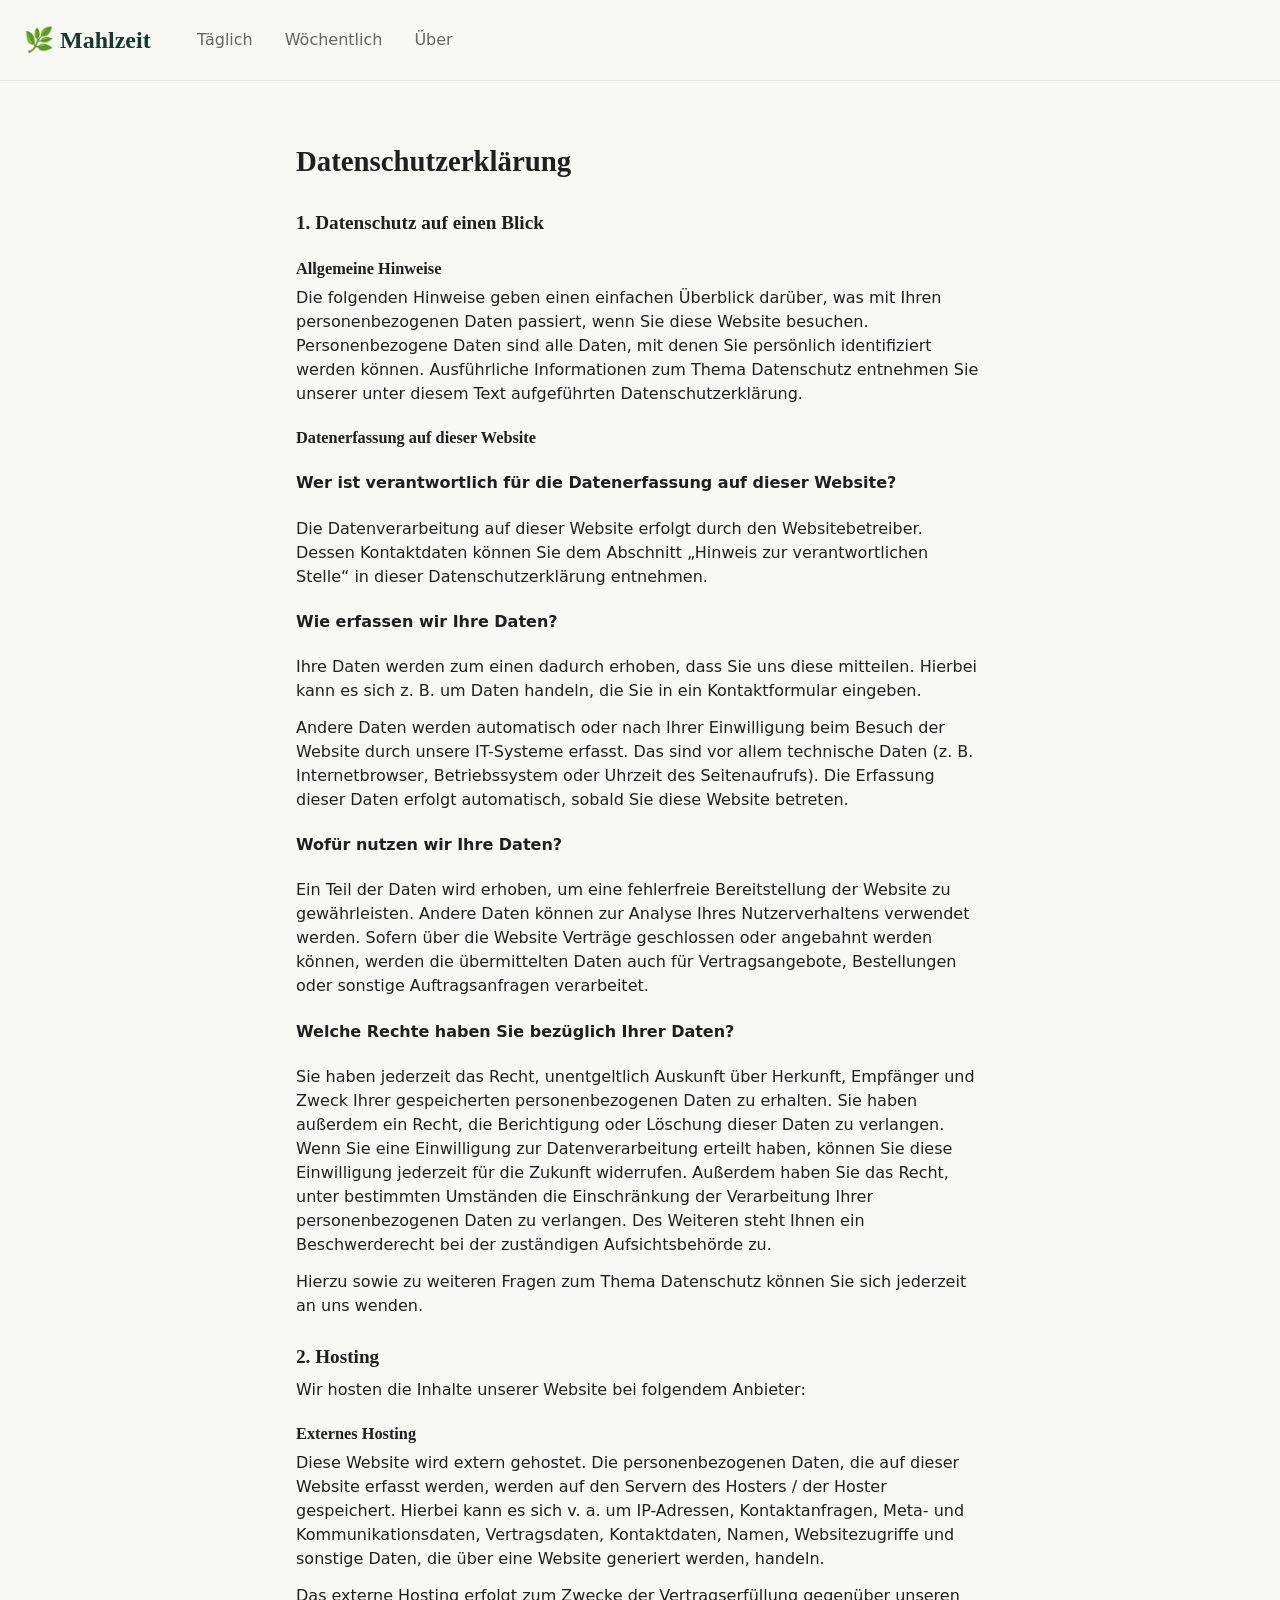
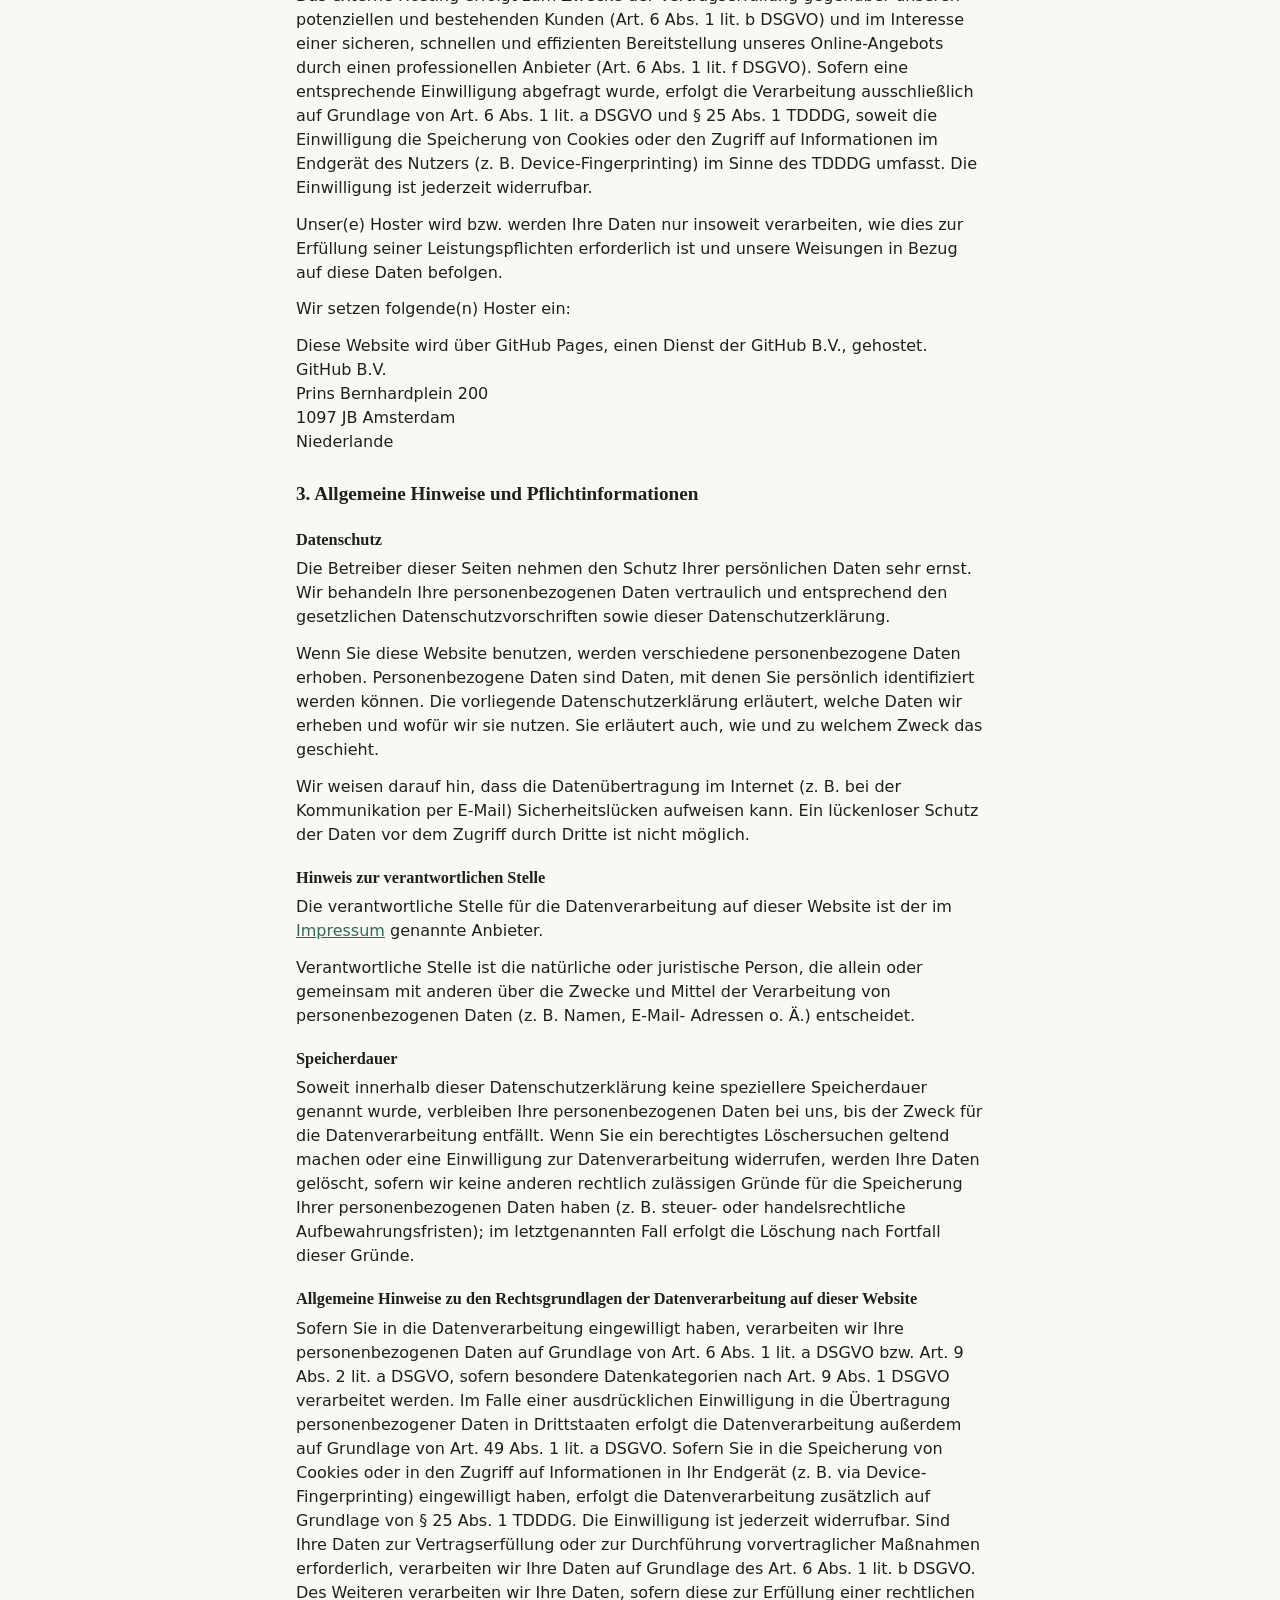
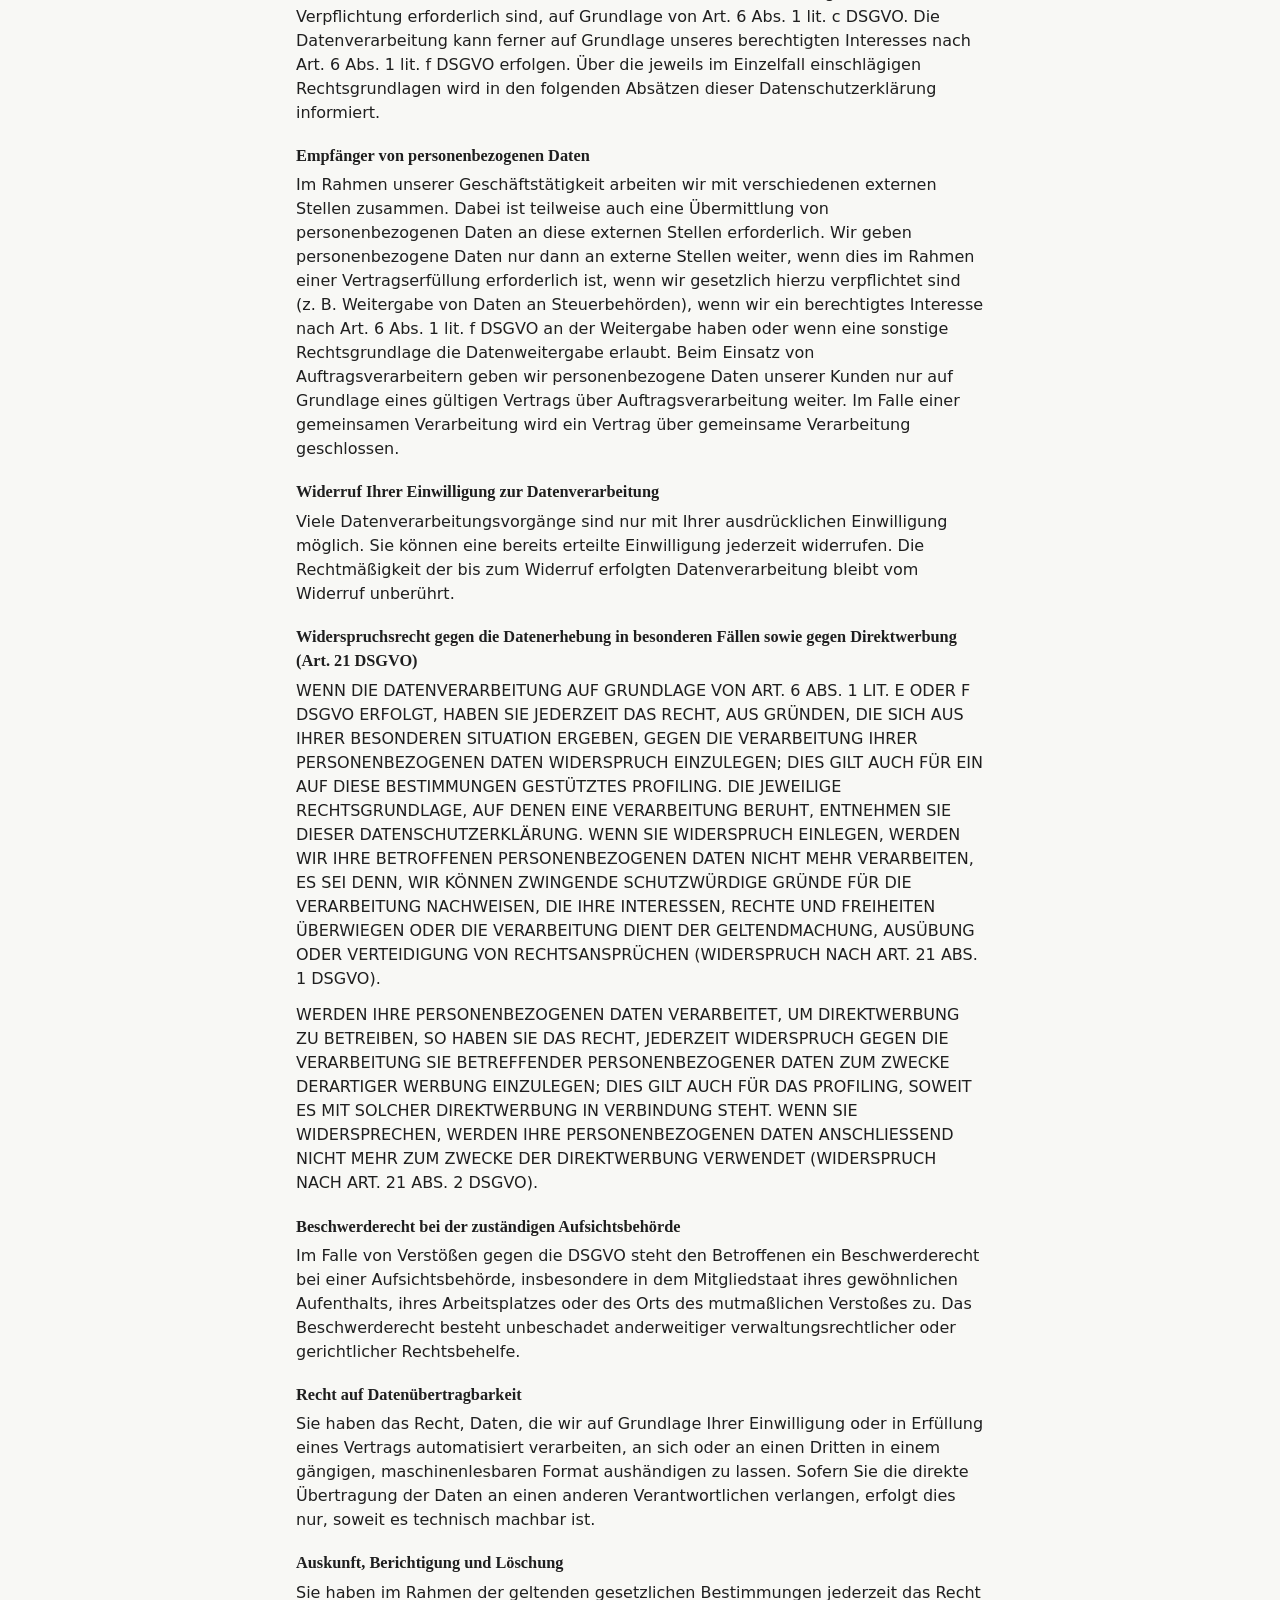
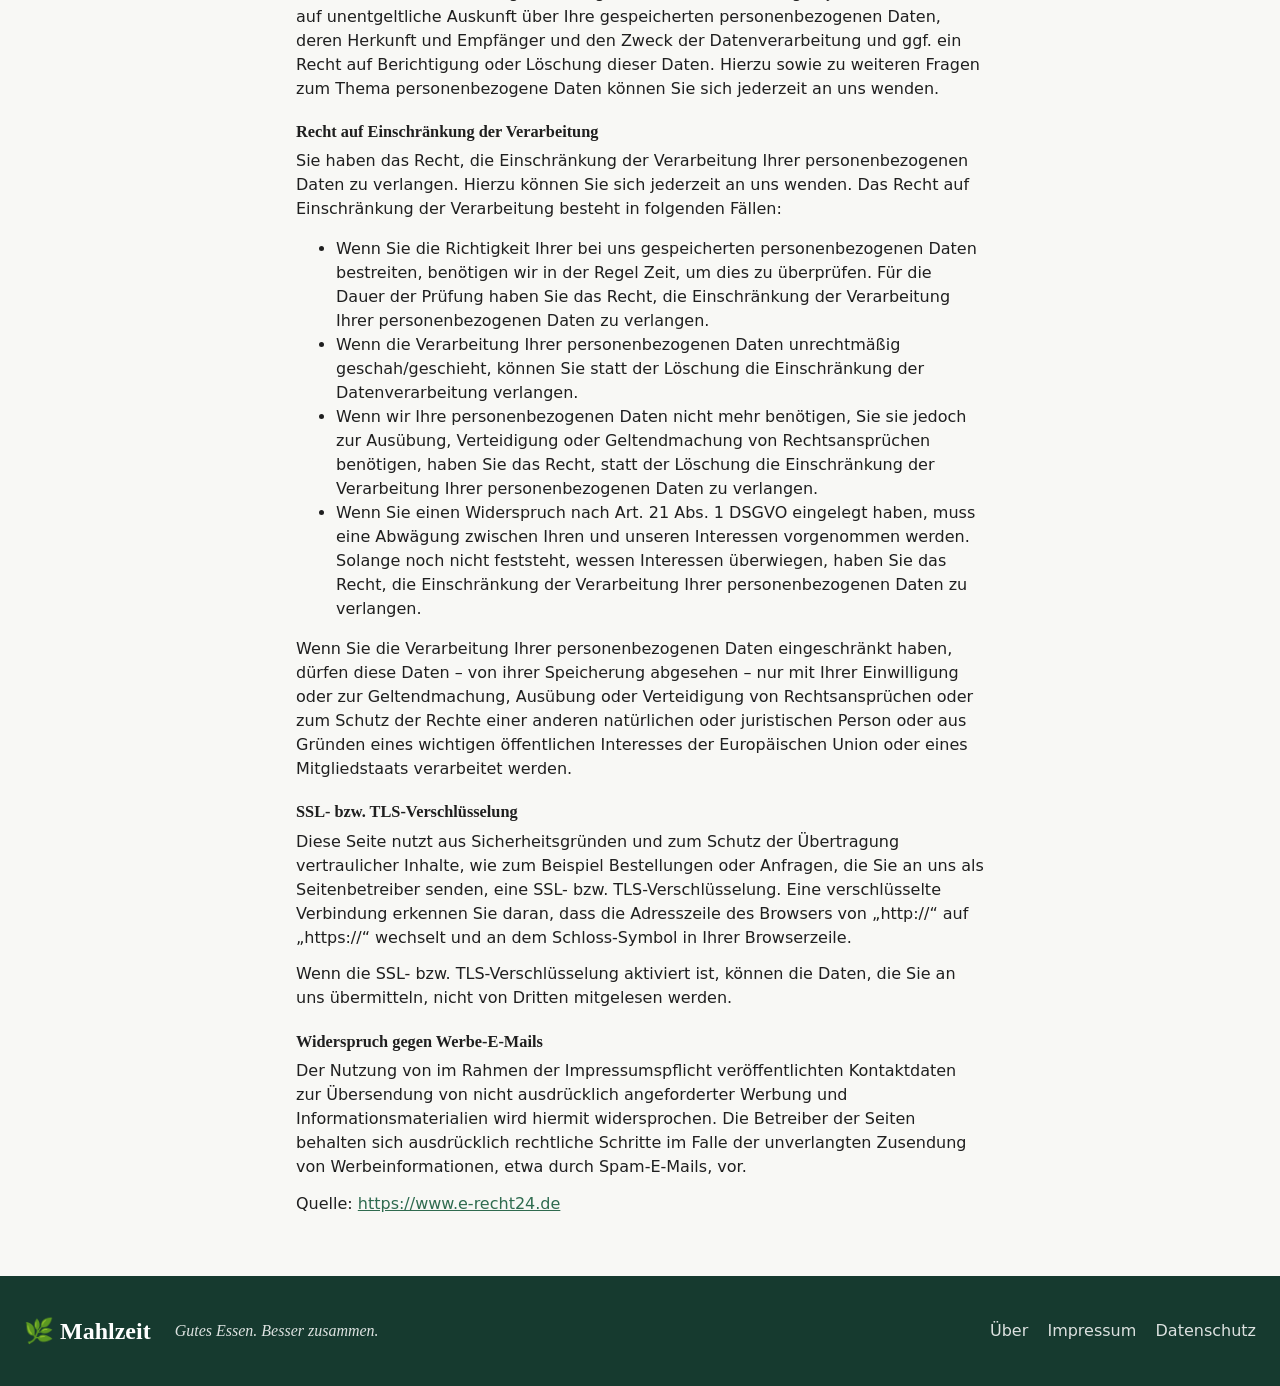
==== commit 0765fbc5: "feature: redesign the whole page" ====
--- a/web/datenschutz.html
+++ b/web/datenschutz.html
@@ -6,13 +6,31 @@
     <meta name="color-scheme" content="light" />
     <title>Datenschutzerklärung — Mahlzeit</title>
     <link rel="stylesheet" href="style.css" />
+    <script>
+      (function () {
+        var saved = null;
+        try {
+          saved = localStorage.getItem("mahlzeit-theme");
+        } catch (_) {}
+        var theme =
+          saved ||
+          (window.matchMedia("(prefers-color-scheme: dark)").matches ? "dark" : "light");
+        document.documentElement.dataset.theme = theme;
+        var meta = document.querySelector('meta[name="color-scheme"]');
+        if (meta) meta.content = theme;
+      })();
+    </script>
   </head>
   <body>
     <header class="site-header">
-      <h1>Datenschutzerklärung</h1>
-      <p class="freshness">
-        <a href="index.html">← zurück zur Menüübersicht</a>
-      </p>
+      <div class="nav-inner">
+        <a class="logo" href="index.html">🌿 Mahlzeit</a>
+        <nav class="nav-links" aria-label="Ansicht">
+          <a href="index.html">Täglich</a>
+          <a href="index.html">Wöchentlich</a>
+          <a href="about.html">Über</a>
+        </nav>
+      </div>
     </header>
     <main class="legal">
       <h1>Datenschutz&shy;erkl&auml;rung</h1>
@@ -343,10 +361,15 @@
       </p>
     </main>
     <footer class="site-footer">
-      <nav class="footer-links" aria-label="Rechtliches">
-        <a href="impressum.html">Impressum</a>
-        <a href="datenschutz.html">Datenschutz</a>
-      </nav>
+      <div class="footer-inner">
+        <a class="logo" href="index.html">🌿 Mahlzeit</a>
+        <p class="footer-tagline">Gutes Essen. Besser zusammen.</p>
+        <nav class="footer-links" aria-label="Rechtliches">
+          <a href="about.html">Über</a>
+          <a href="impressum.html">Impressum</a>
+          <a href="datenschutz.html">Datenschutz</a>
+        </nav>
+      </div>
     </footer>
   </body>
 </html>
--- a/web/style.css
+++ b/web/style.css
@@ -1,19 +1,73 @@
 :root {
-  --bg: #faf7f2;
-  --fg: #2b2926;
-  --muted: #76736b;
-  --accent: #b5651d;
-  --accent-soft: #f3e3d3;
-  --today-bg: #fdf6e3;
-  --today-border: #ecd9a8;
+  color-scheme: light;
+  --bg: #f8f8f5;
+  --bg-soft: #eef1ea;
+  --fg: #1f1f1f;
+  --muted: #666666;
+  --primary: #163a2f;
+  --primary-contrast: #ffffff;
+  --green: #dde8dd;
+  --green-strong: #2f6b4f;
+  --orange: #fce5d3;
+  --orange-strong: #d7662d;
   --card: #ffffff;
-  --border: #e3ded5;
+  --border: #e6e6e6;
   --danger-bg: #fdecea;
   --danger-fg: #8a1f1f;
   --danger-border: #f3c1bc;
   --vegan-bg: #e4f3e0;
   --vegan-fg: #2e6b28;
   --expired: #a09c94;
+  --shadow: 0 1px 3px rgba(22, 58, 47, 0.06), 0 8px 24px rgba(22, 58, 47, 0.06);
+  --radius: 18px;
+}
+
+:root[data-theme="dark"] {
+  color-scheme: dark;
+  --bg: #161b18;
+  --bg-soft: #1d2420;
+  --fg: #e8e4dd;
+  --muted: #a09a90;
+  --primary: #d7e6dc;
+  --primary-contrast: #163a2f;
+  --green: #22352a;
+  --green-strong: #8fc9a4;
+  --orange: #3a2c20;
+  --orange-strong: #e8945f;
+  --card: #1e2622;
+  --border: #2e3833;
+  --danger-bg: #3a2320;
+  --danger-fg: #f0aaa3;
+  --danger-border: #5c322d;
+  --vegan-bg: #20301d;
+  --vegan-fg: #93d488;
+  --expired: #6d675f;
+  --shadow: 0 1px 3px rgba(0, 0, 0, 0.4), 0 8px 24px rgba(0, 0, 0, 0.35);
+}
+
+@media (prefers-color-scheme: dark) {
+  :root:not([data-theme]) {
+    color-scheme: dark;
+    --bg: #161b18;
+    --bg-soft: #1d2420;
+    --fg: #e8e4dd;
+    --muted: #a09a90;
+    --primary: #d7e6dc;
+    --primary-contrast: #163a2f;
+    --green: #22352a;
+    --green-strong: #8fc9a4;
+    --orange: #3a2c20;
+    --orange-strong: #e8945f;
+    --card: #1e2622;
+    --border: #2e3833;
+    --danger-bg: #3a2320;
+    --danger-fg: #f0aaa3;
+    --danger-border: #5c322d;
+    --vegan-bg: #20301d;
+    --vegan-fg: #93d488;
+    --expired: #6d675f;
+    --shadow: 0 1px 3px rgba(0, 0, 0, 0.4), 0 8px 24px rgba(0, 0, 0, 0.35);
+  }
 }
 
 * {
@@ -25,44 +79,111 @@
   font-family: system-ui, -apple-system, "Segoe UI", Roboto, "Helvetica Neue", sans-serif;
   background: var(--bg);
   color: var(--fg);
-  line-height: 1.45;
-}
+  line-height: 1.5;
+}
+
+h1, h2, h3 {
+  font-family: Georgia, "Times New Roman", serif;
+  font-weight: 700;
+}
+
+a {
+  color: inherit;
+}
+
+.hidden {
+  display: none;
+}
+
+.section.hidden,
+.week-nav.hidden,
+.day-nav.hidden,
+.stale.hidden {
+  display: none;
+}
+
+/* ------------------------------------------------------------------ */
+/* Navigation                                                          */
+/* ------------------------------------------------------------------ */
 
 .site-header {
   position: sticky;
   top: 0;
-  z-index: 10;
-  padding: 1.1rem 1.5rem 0.9rem;
+  z-index: 20;
+  background: var(--bg);
   border-bottom: 1px solid var(--border);
-  background: var(--card);
-}
-
-.site-header h1 {
-  margin: 0 0 0.2rem;
+}
+
+.nav-inner {
+  max-width: 1400px;
+  min-height: 80px;
+  margin: 0 auto;
+  padding: 0.6rem 1.5rem;
+  display: flex;
+  align-items: center;
+  gap: 2rem;
+  flex-wrap: wrap;
+}
+
+.logo {
+  font-family: Georgia, "Times New Roman", serif;
   font-size: 1.5rem;
-}
-
-.freshness {
-  margin: 0;
-  color: var(--muted);
-  font-size: 0.9rem;
-}
-
-.stale {
-  margin: 0.6rem 0 0.2rem;
-  padding: 0.6rem 0.8rem;
-  border: 1px solid var(--danger-border);
-  border-radius: 0.5rem;
-  background: var(--danger-bg);
-  color: var(--danger-fg);
-}
-
-.hidden {
-  display: none;
-}
-
-.controls {
-  margin: 0.6rem 0 0;
+  font-weight: 700;
+  color: var(--primary);
+  text-decoration: none;
+  white-space: nowrap;
+}
+
+.nav-links {
+  display: flex;
+  align-items: center;
+  gap: 0.2rem;
+}
+
+.nav-links button,
+.nav-links a {
+  font: inherit;
+  color: var(--muted);
+  background: none;
+  border: none;
+  padding: 0.5rem 0.9rem;
+  cursor: pointer;
+  text-decoration: none;
+  border-radius: 999px;
+  position: relative;
+}
+
+.nav-links button[aria-pressed="true"] {
+  color: var(--fg);
+}
+
+.nav-links button[aria-pressed="true"]::after {
+  content: "";
+  position: absolute;
+  left: 0.9rem;
+  right: 0.9rem;
+  bottom: 0.15rem;
+  height: 2px;
+  border-radius: 2px;
+  background: var(--primary);
+}
+
+.nav-links a[aria-current="page"]::after {
+  content: "";
+  position: absolute;
+  left: 0.9rem;
+  right: 0.9rem;
+  bottom: 0.15rem;
+  height: 2px;
+  border-radius: 2px;
+  background: var(--primary);
+}
+
+.nav-controls {
+  display: flex;
+  align-items: center;
+  gap: 1rem;
+  margin-left: auto;
 }
 
 .filter {
@@ -71,25 +192,113 @@
   gap: 0.4rem;
   cursor: pointer;
   user-select: none;
+  color: var(--muted);
+  font-size: 0.9rem;
 }
 
 .filter input {
-  accent-color: var(--accent);
-  width: 1.1rem;
-  height: 1.1rem;
-}
-
-.week-nav {
+  accent-color: var(--primary);
+  width: 1.05rem;
+  height: 1.05rem;
+}
+
+.theme-toggle {
+  font: inherit;
+  color: var(--fg);
+  padding: 0.4rem 0.9rem;
+  border: 1px solid var(--border);
+  border-radius: 999px;
+  background: var(--card);
+  cursor: pointer;
+  white-space: nowrap;
+}
+
+.theme-toggle:hover {
+  border-color: var(--primary);
+}
+
+/* ------------------------------------------------------------------ */
+/* Hero                                                                */
+/* ------------------------------------------------------------------ */
+
+.hero {
+  position: relative;
+  background: var(--bg-soft);
+  padding: 4rem 1.5rem;
+  text-align: center;
+}
+
+.hero-inner {
+  max-width: 1400px;
+  margin: 0 auto;
+}
+
+.hero h1 {
+  margin: 0;
+  font-size: clamp(2.4rem, 6vw, 4rem);
+  line-height: 1.1;
+  color: var(--primary);
+}
+
+.hero p {
+  margin: 1rem auto 0;
+  max-width: 34rem;
+  color: var(--muted);
+  font-size: 1.05rem;
+}
+
+.hero-quote {
+  position: absolute;
+  right: clamp(1.5rem, 6vw, 6rem);
+  top: 50%;
+  transform: translateY(-50%);
+  margin: 0;
+  max-width: 12rem;
+  font-family: Georgia, "Times New Roman", serif;
+  font-style: italic;
+  color: var(--green-strong);
+  text-align: left;
+  font-size: 1.15rem;
+  line-height: 1.4;
+}
+
+.freshness {
+  max-width: 1400px;
+  margin: 0 auto;
+  padding: 0.75rem 1.5rem 0;
+  color: var(--muted);
+  font-size: 0.85rem;
+}
+
+.stale {
+  max-width: 1400px;
+  margin: 0.6rem auto 0;
+  padding: 0.6rem 0.8rem;
+  border: 1px solid var(--danger-border);
+  border-radius: 0.75rem;
+  background: var(--danger-bg);
+  color: var(--danger-fg);
+}
+
+/* ------------------------------------------------------------------ */
+/* Week / day navigation pills                                         */
+/* ------------------------------------------------------------------ */
+
+.week-nav,
+.day-nav {
+  max-width: 1400px;
+  margin: 0 auto;
+  padding: 1.75rem 1.5rem 0;
   display: flex;
   flex-wrap: wrap;
   align-items: center;
-  gap: 0.4rem;
-  margin-top: 0.6rem;
-}
-
-.week-nav button {
+  gap: 0.5rem;
+}
+
+.week-nav button,
+.day-nav button {
   font: inherit;
-  padding: 0.35rem 0.75rem;
+  padding: 0.45rem 1rem;
   border: 1px solid var(--border);
   border-radius: 999px;
   background: var(--card);
@@ -97,95 +306,185 @@
   cursor: pointer;
 }
 
-.week-nav button:hover {
-  border-color: var(--accent);
+.week-nav button:hover,
+.day-nav button:hover:not(:disabled) {
+  border-color: var(--primary);
 }
 
 .week-nav button.active {
-  background: var(--accent);
-  border-color: var(--accent);
-  color: #fff;
+  background: var(--primary);
+  border-color: var(--primary);
+  color: var(--primary-contrast);
 }
 
 .week-nav button.expired:not(.active) {
   color: var(--expired);
 }
 
-.week-nav button.today-btn {
+.week-nav button.today-btn,
+.day-nav button.today-btn {
   border-style: dashed;
 }
 
-.columns {
+.day-nav .day-arrow {
+  font-size: 1.1rem;
+  line-height: 1;
+  padding: 0.45rem 0.75rem;
+}
+
+.day-nav button:disabled {
+  opacity: 0.4;
+  cursor: default;
+}
+
+.day-label {
+  flex: 1;
+  text-align: center;
+  font-weight: 600;
+  font-family: Georgia, "Times New Roman", serif;
+  font-size: 1.15rem;
+}
+
+/* ------------------------------------------------------------------ */
+/* Cards                                                               */
+/* ------------------------------------------------------------------ */
+
+.section {
+  max-width: 1400px;
+  margin: 0 auto;
+  padding: 1.5rem 1.5rem 3rem;
+}
+
+.cards {
   display: grid;
-  grid-template-columns: repeat(auto-fit, minmax(min(320px, 100%), 1fr));
-  gap: 1rem;
-  padding: 1.25rem 1.5rem;
+  grid-template-columns: repeat(auto-fit, minmax(min(340px, 100%), 1fr));
+  gap: 2rem;
   align-items: start;
 }
 
-.restaurant {
+.canteen-card {
   background: var(--card);
   border: 1px solid var(--border);
+  border-radius: var(--radius);
+  box-shadow: var(--shadow);
+  padding: 2.5rem;
+}
+
+.canteen-card.expired {
+  opacity: 0.62;
+}
+
+.card-head {
+  display: flex;
+  align-items: center;
+  gap: 1.25rem;
+}
+
+.card-icon {
+  flex: none;
+  width: 4rem;
+  height: 4rem;
+  border-radius: 50%;
+  display: grid;
+  place-items: center;
+  font-size: 1.8rem;
+}
+
+.card-icon.green {
+  background: var(--green);
+}
+
+.card-icon.orange {
+  background: var(--orange);
+}
+
+.card-title {
+  flex: 1;
+  min-width: 0;
+}
+
+.card-kicker {
+  display: block;
+  font-size: 0.72rem;
+  font-weight: 600;
+  letter-spacing: 0.08em;
+  text-transform: uppercase;
+  color: var(--muted);
+}
+
+.card-name {
+  margin: 0.15rem 0 0;
+  font-size: 1.5rem;
+  line-height: 1.2;
+}
+
+.card-name a {
+  color: inherit;
+  text-decoration: none;
+}
+
+.card-name a:hover {
+  text-decoration: underline;
+}
+
+.card-status {
+  flex: none;
+  padding: 0.35rem 0.9rem;
+  border-radius: 999px;
+  font-size: 0.8rem;
+  font-weight: 600;
+  background: var(--green);
+  color: var(--green-strong);
+}
+
+.canteen-card.orange .card-status {
+  background: var(--orange);
+  color: var(--orange-strong);
+}
+
+.card-status.expired {
+  background: var(--danger-bg);
+  color: var(--danger-fg);
+}
+
+.card-divider {
+  margin: 1.75rem 0;
+  border: 0;
+  border-top: 1px solid var(--border);
+}
+
+.card-days .day {
+  padding: 0;
+  border-top: 1px solid var(--border);
+}
+
+.card-days .day:first-child {
+  border-top: none;
+}
+
+.card-days .day.today {
+  margin: 0.4rem -0.8rem;
+  padding: 0.4rem 0.8rem;
+  border: 1px solid var(--border);
   border-radius: 0.75rem;
-  padding: 1rem 1rem 0.4rem;
-}
-
-.restaurant.expired {
-  opacity: 0.62;
-}
-
-.restaurant-name {
-  margin: 0 0 0.2rem;
-  font-size: 1.1rem;
-}
-
-.restaurant-name a {
-  color: var(--fg);
-  text-decoration: none;
-}
-
-.restaurant-name a:hover {
-  text-decoration: underline;
-}
-
-.restaurant-meta {
-  display: flex;
-  flex-wrap: wrap;
-  gap: 0.5rem;
-  margin: 0 0 0.5rem;
-  color: var(--muted);
-  font-size: 0.85rem;
-}
-
-.restaurant-meta .expired-note {
-  color: var(--danger-fg);
-}
-
-.day {
-  padding: 0.6rem 0;
-  border-top: 1px solid var(--border);
-}
-
-.day:first-of-type {
-  border-top: none;
-}
-
-.day.today {
-  margin: 0.2rem 0 0.4rem;
-  padding: 0.6rem;
-  border: 1px solid var(--today-border);
-  border-radius: 0.5rem;
-  background: var(--today-bg);
+  background: var(--bg-soft);
 }
 
 .day-head {
   display: flex;
   justify-content: space-between;
   align-items: baseline;
+  padding: 1.1rem 0 0.35rem;
+}
+
+.day:first-child .day-head {
+  padding-top: 0;
 }
 
 .weekday {
   font-weight: 600;
+  font-family: Georgia, "Times New Roman", serif;
+  font-size: 1.05rem;
 }
 
 .date {
@@ -195,30 +494,40 @@
 
 .meals {
   list-style: none;
-  margin: 0.3rem 0 0;
+  margin: 0;
   padding: 0;
 }
 
 .meal {
-  padding: 0.3rem 0;
+  display: flex;
+  align-items: baseline;
+  justify-content: space-between;
+  gap: 1rem;
+  padding: 0.55rem 0;
 }
 
 .meal + .meal {
   border-top: 1px dashed var(--border);
 }
 
+.meal-text {
+  flex: 1;
+  min-width: 0;
+}
+
 .meal-name {
-  display: block;
+  font-weight: 500;
 }
 
 .meal-tags {
-  margin-left: 0.3rem;
+  margin-left: 0.35rem;
+  white-space: nowrap;
 }
 
 .badge {
   display: inline-block;
   margin-left: 0.2rem;
-  padding: 0.08rem 0.4rem;
+  padding: 0.08rem 0.45rem;
   border-radius: 999px;
   font-size: 0.68rem;
   font-weight: 600;
@@ -226,6 +535,10 @@
   letter-spacing: 0.04em;
 }
 
+.badge:first-child {
+  margin-left: 0;
+}
+
 .badge.vegan {
   background: var(--vegan-bg);
   color: var(--vegan-fg);
@@ -237,72 +550,201 @@
 }
 
 .meal-price {
-  display: block;
-  margin-top: 0.1rem;
-  font-size: 0.85rem;
-}
-
-.meal-allergens {
-  display: block;
-  color: var(--muted);
-  font-size: 0.75rem;
+  flex: none;
+  text-align: right;
+  font-size: 0.9rem;
+  white-space: nowrap;
 }
 
 .meal-none {
+  margin: 0.6rem 0;
   color: var(--muted);
   font-style: italic;
+}
+
+.card-foot {
+  display: flex;
+  align-items: center;
+  justify-content: space-between;
+  gap: 1rem;
+  flex-wrap: wrap;
+}
+
+.card-location {
+  color: var(--muted);
+  font-size: 0.9rem;
+}
+
+.btn {
+  display: inline-block;
+  font: inherit;
+  font-weight: 600;
+  padding: 0.6rem 1.4rem;
+  border: none;
+  border-radius: 999px;
+  text-decoration: none;
+  cursor: pointer;
+  color: var(--primary-contrast);
+  background: var(--primary);
+}
+
+.canteen-card.orange .btn {
+  background: var(--orange-strong);
+  color: #ffffff;
+}
+
+.btn:hover {
+  filter: brightness(1.06);
 }
 
 .empty-state,
 .error-state {
-  margin: 0;
+  max-width: 1400px;
+  margin: 0 auto;
   padding: 2rem 1.5rem;
   color: var(--muted);
 }
+
+/* ------------------------------------------------------------------ */
+/* Legal pages                                                         */
+/* ------------------------------------------------------------------ */
 
 .legal {
   max-width: 46rem;
   margin: 0 auto;
-  padding: 1.25rem 1.5rem 2rem;
+  padding: 2.5rem 1.5rem 3rem;
+}
+
+.legal h1 {
+  font-size: 1.8rem;
 }
 
 .legal h2 {
-  margin: 1.4rem 0 0.4rem;
-  font-size: 1.05rem;
+  margin: 1.6rem 0 0.4rem;
+  font-size: 1.2rem;
+}
+
+.legal h3 {
+  margin: 1.2rem 0 0.3rem;
+  font-size: 1.02rem;
 }
 
 .legal p {
   margin: 0.3rem 0 0.8rem;
+  color: var(--fg);
 }
 
 .legal a {
-  color: var(--accent);
-}
+  color: var(--green-strong);
+}
+
+:root[data-theme="dark"] .legal a {
+  color: var(--green-strong);
+}
+
+/* ------------------------------------------------------------------ */
+/* Footer                                                              */
+/* ------------------------------------------------------------------ */
 
 .site-footer {
-  padding: 1rem 1.5rem 2rem;
-  color: var(--muted);
-  font-size: 0.85rem;
+  background: var(--primary);
+  color: var(--primary-contrast);
+}
+
+.footer-inner {
+  max-width: 1400px;
+  min-height: 110px;
+  margin: 0 auto;
+  padding: 2rem 1.5rem;
+  display: flex;
+  flex-wrap: wrap;
+  align-items: center;
+  gap: 1.5rem;
+}
+
+.footer-inner .logo {
+  color: inherit;
+}
+
+.footer-tagline {
+  margin: 0;
+  font-family: Georgia, "Times New Roman", serif;
+  font-style: italic;
+  opacity: 0.85;
 }
 
 .footer-links {
   display: flex;
   flex-wrap: wrap;
-  gap: 0.6rem;
-  margin-top: 0.5rem;
+  gap: 1.2rem;
+  margin-left: auto;
 }
 
 .footer-links a {
-  color: var(--fg);
+  color: inherit;
+  text-decoration: none;
+  opacity: 0.85;
+}
+
+.footer-links a:hover {
+  text-decoration: underline;
+}
+
+/* ------------------------------------------------------------------ */
+/* Responsive                                                          */
+/* ------------------------------------------------------------------ */
+
+@media (max-width: 900px) {
+  .cards {
+    grid-template-columns: 1fr;
+  }
 }
 
 @media (max-width: 640px) {
   .site-header {
     position: static;
-    padding: 1rem 1rem 0.8rem;
-  }
-
-  .columns {
-    padding: 1rem;
-  }
-}
+  }
+
+  .nav-inner {
+    padding: 0.6rem 1rem;
+    gap: 1rem;
+  }
+
+  .nav-controls {
+    width: 100%;
+    justify-content: space-between;
+    margin-left: 0;
+  }
+
+  .hero {
+    padding: 3rem 1rem;
+  }
+
+  .hero-quote {
+    display: none;
+  }
+
+  .week-nav,
+  .day-nav,
+  .section {
+    padding-left: 1rem;
+    padding-right: 1rem;
+  }
+
+  .freshness {
+    padding-left: 1rem;
+    padding-right: 1rem;
+  }
+
+  .canteen-card {
+    padding: 1.5rem;
+  }
+
+  .footer-inner {
+    padding: 1.5rem 1rem;
+  }
+
+  .footer-links {
+    margin-left: 0;
+  }
+}
